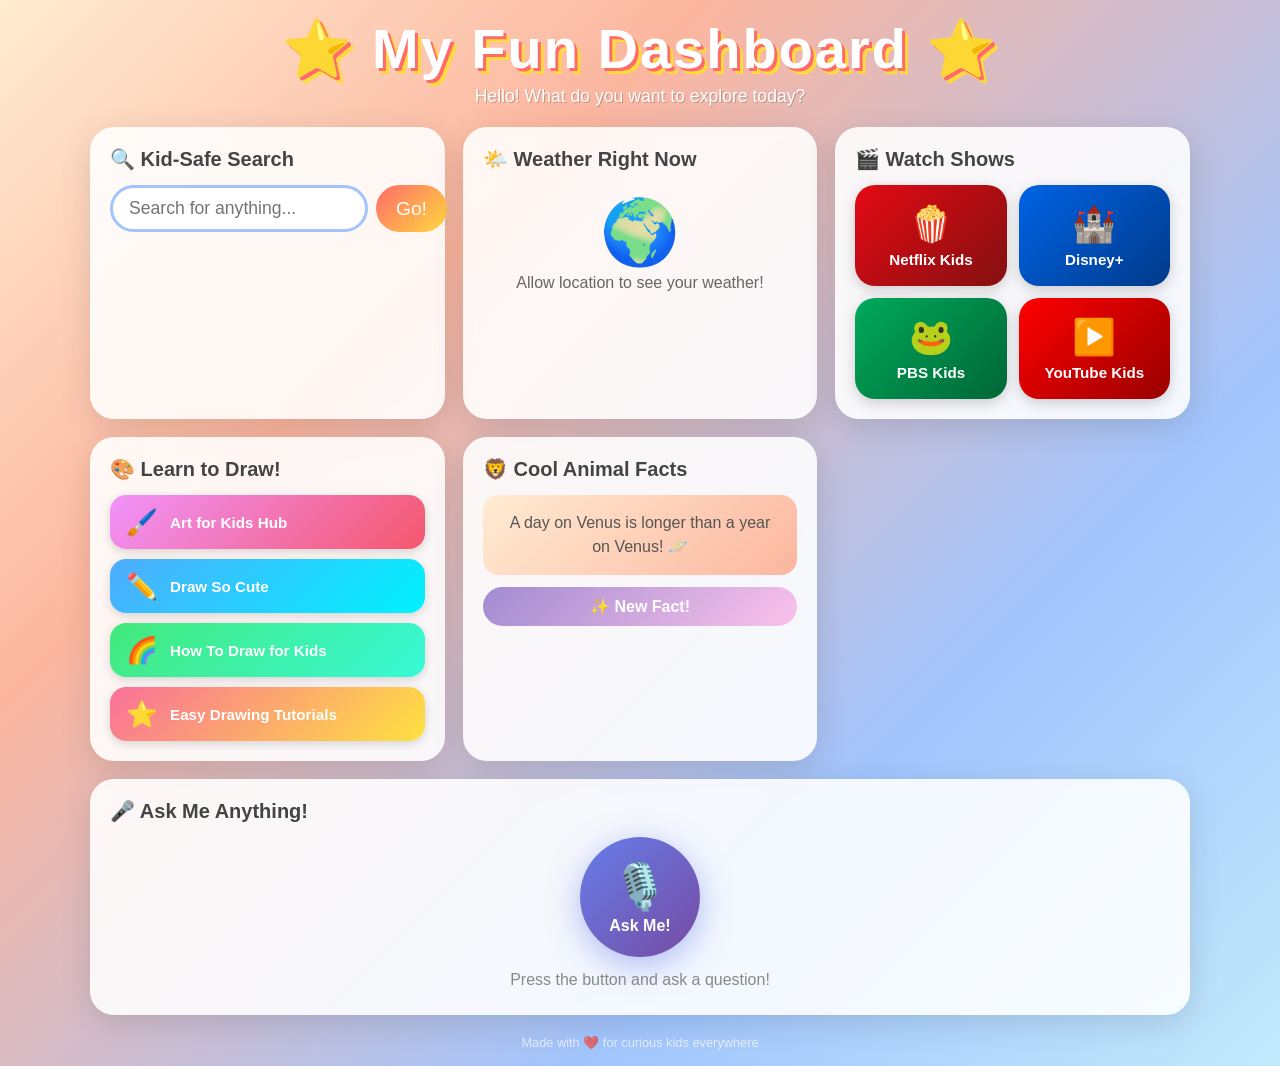
==== index.html @ 4f228ac9 "Add kids dashboard as index.html for GitHub Pages" ====
<!DOCTYPE html>
<html lang="en">
<head>
  <meta charset="UTF-8" />
  <meta name="viewport" content="width=device-width, initial-scale=1.0" />
  <title>My Fun Dashboard ⭐</title>
  <style>
    /* ── Base ── */
    * { box-sizing: border-box; margin: 0; padding: 0; }

    body {
      font-family: 'Segoe UI', Tahoma, Geneva, Verdana, sans-serif;
      background: linear-gradient(135deg, #ffecd2 0%, #fcb69f 30%, #a1c4fd 70%, #c2e9fb 100%);
      min-height: 100vh;
      padding: 16px;
    }

    /* ── Header ── */
    header {
      text-align: center;
      margin-bottom: 20px;
    }
    header h1 {
      font-size: clamp(2rem, 6vw, 3.5rem);
      color: #fff;
      text-shadow: 3px 3px 0 #ff6b6b, 6px 6px 0 #ffd93d;
      letter-spacing: 2px;
    }
    header p {
      font-size: 1.1rem;
      color: #fff;
      margin-top: 4px;
      text-shadow: 1px 1px 0 rgba(0,0,0,.2);
    }

    /* ── Grid ── */
    .grid {
      display: grid;
      grid-template-columns: repeat(auto-fit, minmax(280px, 1fr));
      gap: 18px;
      max-width: 1100px;
      margin: 0 auto;
    }

    /* ── Cards ── */
    .card {
      background: rgba(255,255,255,.88);
      border-radius: 24px;
      padding: 20px;
      box-shadow: 0 8px 32px rgba(0,0,0,.12);
      backdrop-filter: blur(6px);
    }
    .card h2 {
      font-size: 1.25rem;
      margin-bottom: 14px;
      display: flex;
      align-items: center;
      gap: 8px;
      color: #444;
    }

    /* ── Search ── */
    #search-form {
      display: flex;
      gap: 8px;
    }
    #search-input {
      flex: 1;
      font-size: 1.1rem;
      padding: 10px 16px;
      border: 3px solid #a1c4fd;
      border-radius: 50px;
      outline: none;
      transition: border-color .2s;
    }
    #search-input:focus { border-color: #ff6b6b; }
    #search-btn {
      background: linear-gradient(135deg, #ff6b6b, #ffd93d);
      color: #fff;
      border: none;
      border-radius: 50px;
      padding: 10px 20px;
      font-size: 1.2rem;
      cursor: pointer;
      transition: transform .15s;
    }
    #search-btn:active { transform: scale(.95); }

    /* ── Big Link Buttons ── */
    .btn-grid {
      display: grid;
      grid-template-columns: repeat(2, 1fr);
      gap: 12px;
    }
    .big-btn {
      display: flex;
      flex-direction: column;
      align-items: center;
      justify-content: center;
      gap: 6px;
      padding: 18px 10px;
      border-radius: 20px;
      font-size: 0.95rem;
      font-weight: 700;
      color: #fff;
      text-decoration: none;
      cursor: pointer;
      transition: transform .15s, box-shadow .15s;
      box-shadow: 0 4px 14px rgba(0,0,0,.18);
      text-align: center;
    }
    .big-btn:hover { transform: translateY(-3px) scale(1.04); box-shadow: 0 8px 22px rgba(0,0,0,.22); }
    .big-btn:active { transform: scale(.97); }
    .big-btn .icon { font-size: 2.2rem; }

    .btn-netflix  { background: linear-gradient(135deg, #e50914, #831010); }
    .btn-disney   { background: linear-gradient(135deg, #0063e5, #003a8a); }
    .btn-pbskids  { background: linear-gradient(135deg, #00aa5b, #006636); }
    .btn-youtube  { background: linear-gradient(135deg, #ff0000, #990000); }

    /* ── Drawing Channels ── */
    .channel-list { display: flex; flex-direction: column; gap: 10px; }
    .channel-btn {
      display: flex;
      align-items: center;
      gap: 12px;
      padding: 12px 16px;
      border-radius: 16px;
      text-decoration: none;
      font-weight: 700;
      font-size: 0.95rem;
      color: #fff;
      transition: transform .15s;
      box-shadow: 0 3px 10px rgba(0,0,0,.15);
    }
    .channel-btn:hover { transform: translateX(4px); }
    .channel-btn .icon { font-size: 1.6rem; }
    .ch1 { background: linear-gradient(135deg, #f093fb, #f5576c); }
    .ch2 { background: linear-gradient(135deg, #4facfe, #00f2fe); }
    .ch3 { background: linear-gradient(135deg, #43e97b, #38f9d7); }
    .ch4 { background: linear-gradient(135deg, #fa709a, #fee140); }

    /* ── Weather ── */
    #weather-display {
      text-align: center;
      padding: 10px 0;
    }
    #weather-icon   { font-size: 4rem; }
    #weather-temp   { font-size: 2.5rem; font-weight: 700; color: #ff6b6b; }
    #weather-desc   { font-size: 1rem; color: #666; margin-top: 4px; }
    #weather-loc    { font-size: 0.85rem; color: #999; margin-top: 2px; }
    #weather-error  { color: #aaa; font-size: 0.9rem; }

    /* ── Fun Facts ── */
    #fact-box {
      background: linear-gradient(135deg, #ffecd2, #fcb69f);
      border-radius: 16px;
      padding: 16px;
      text-align: center;
      font-size: 1rem;
      color: #555;
      min-height: 80px;
      display: flex;
      align-items: center;
      justify-content: center;
      line-height: 1.5;
    }
    #new-fact-btn {
      margin-top: 12px;
      background: linear-gradient(135deg, #a18cd1, #fbc2eb);
      color: #fff;
      border: none;
      border-radius: 50px;
      padding: 10px 24px;
      font-size: 1rem;
      font-weight: 700;
      cursor: pointer;
      width: 100%;
      transition: transform .15s;
    }
    #new-fact-btn:active { transform: scale(.97); }

    /* ── Ask Me (Voice) ── */
    #ask-card { grid-column: 1 / -1; }
    #ask-area {
      display: flex;
      flex-direction: column;
      align-items: center;
      gap: 14px;
    }
    #ask-btn {
      width: 120px;
      height: 120px;
      border-radius: 50%;
      border: none;
      background: linear-gradient(135deg, #667eea, #764ba2);
      color: #fff;
      font-size: 1rem;
      font-weight: 700;
      cursor: pointer;
      box-shadow: 0 8px 32px rgba(102,126,234,.5);
      transition: transform .15s, box-shadow .15s;
      display: flex;
      flex-direction: column;
      align-items: center;
      justify-content: center;
      gap: 4px;
    }
    #ask-btn .mic { font-size: 2.8rem; }
    #ask-btn:hover { transform: scale(1.07); box-shadow: 0 12px 40px rgba(102,126,234,.6); }
    #ask-btn.listening {
      animation: pulse 1s infinite;
      background: linear-gradient(135deg, #ff6b6b, #ffd93d);
    }
    @keyframes pulse {
      0%,100% { box-shadow: 0 0 0 0 rgba(255,107,107,.5); }
      50%      { box-shadow: 0 0 0 20px rgba(255,107,107,0); }
    }
    #ask-status {
      font-size: 1rem;
      color: #888;
      min-height: 24px;
      text-align: center;
    }
    #ask-response {
      background: linear-gradient(135deg, #e0c3fc, #8ec5fc);
      border-radius: 16px;
      padding: 14px 20px;
      font-size: 1rem;
      color: #444;
      max-width: 600px;
      text-align: center;
      line-height: 1.6;
      min-height: 50px;
      display: none;
      width: 100%;
    }

    /* ── Footer ── */
    footer {
      text-align: center;
      margin-top: 20px;
      color: rgba(255,255,255,.7);
      font-size: 0.8rem;
    }
  </style>
</head>
<body>

<header>
  <h1>⭐ My Fun Dashboard ⭐</h1>
  <p>Hello! What do you want to explore today?</p>
</header>

<div class="grid">

  <!-- Search -->
  <div class="card">
    <h2>🔍 Kid-Safe Search</h2>
    <form id="search-form">
      <input id="search-input" type="text" placeholder="Search for anything..." autocomplete="off" />
      <button id="search-btn" type="submit">Go!</button>
    </form>
  </div>

  <!-- Weather -->
  <div class="card">
    <h2>🌤️ Weather Right Now</h2>
    <div id="weather-display">
      <div id="weather-icon">⏳</div>
      <div id="weather-temp"></div>
      <div id="weather-desc">Loading weather...</div>
      <div id="weather-loc"></div>
      <div id="weather-error"></div>
    </div>
  </div>

  <!-- Streaming -->
  <div class="card">
    <h2>🎬 Watch Shows</h2>
    <div class="btn-grid">
      <a class="big-btn btn-netflix" href="https://www.netflix.com/kids" target="_blank" rel="noopener">
        <span class="icon">🍿</span>Netflix Kids
      </a>
      <a class="big-btn btn-disney" href="https://www.disneyplus.com" target="_blank" rel="noopener">
        <span class="icon">🏰</span>Disney+
      </a>
      <a class="big-btn btn-pbskids" href="https://pbskids.org" target="_blank" rel="noopener">
        <span class="icon">🐸</span>PBS Kids
      </a>
      <a class="big-btn btn-youtube" href="https://www.youtube.com/kids" target="_blank" rel="noopener">
        <span class="icon">▶️</span>YouTube Kids
      </a>
    </div>
  </div>

  <!-- Drawing Channels -->
  <div class="card">
    <h2>🎨 Learn to Draw!</h2>
    <div class="channel-list">
      <a class="channel-btn ch1"
         href="https://www.youtube.com/@ArtforKidsHub"
         target="_blank" rel="noopener">
        <span class="icon">🖌️</span>Art for Kids Hub
      </a>
      <a class="channel-btn ch2"
         href="https://www.youtube.com/@DrawSoCute"
         target="_blank" rel="noopener">
        <span class="icon">✏️</span>Draw So Cute
      </a>
      <a class="channel-btn ch3"
         href="https://www.youtube.com/results?search_query=how+to+draw+for+kids"
         target="_blank" rel="noopener">
        <span class="icon">🌈</span>How To Draw for Kids
      </a>
      <a class="channel-btn ch4"
         href="https://www.youtube.com/@EasyDrawingTutorials"
         target="_blank" rel="noopener">
        <span class="icon">⭐</span>Easy Drawing Tutorials
      </a>
    </div>
  </div>

  <!-- Fun Facts -->
  <div class="card">
    <h2>🦁 Cool Animal Facts</h2>
    <div id="fact-box">Loading a fun fact...</div>
    <button id="new-fact-btn">✨ New Fact!</button>
  </div>

  <!-- Ask Me / Voice -->
  <div class="card" id="ask-card">
    <h2>🎤 Ask Me Anything!</h2>
    <div id="ask-area">
      <button id="ask-btn">
        <span class="mic">🎙️</span>
        <span>Ask Me!</span>
      </button>
      <div id="ask-status">Press the button and ask a question!</div>
      <div id="ask-response"></div>
    </div>
  </div>

</div>

<footer>Made with ❤️ for curious kids everywhere</footer>

<script>
// ── Kid-Safe Search ─────────────────────────────────────────────────────────
document.getElementById('search-form').addEventListener('submit', function(e) {
  e.preventDefault();
  const q = document.getElementById('search-input').value.trim();
  if (!q) return;
  window.open('https://www.kidzsearch.com/search?q=' + encodeURIComponent(q), '_blank', 'noopener');
});

// ── Fun Facts ───────────────────────────────────────────────────────────────
const facts = [
  "A group of flamingos is called a flamboyance! 🦩",
  "Elephants are the only animals that can't jump! 🐘",
  "A snail can sleep for three years! 🐌",
  "Butterflies taste with their feet! 🦋",
  "A day on Venus is longer than a year on Venus! 🪐",
  "Honey never goes bad — bees are amazing! 🍯",
  "Octopuses have three hearts! 🐙",
  "The world's largest animal is the blue whale! 🐋",
  "A group of owls is called a parliament! 🦉",
  "Cows have best friends and get sad when separated! 🐄",
  "Dolphins have names for each other! 🐬",
  "A hummingbird weighs less than a penny! 🐦",
  "Sea otters hold hands when they sleep so they don't drift apart! 🦦",
  "Wombats make cube-shaped poop — no other animal does! 🟫",
  "A baby kangaroo is called a joey and is the size of a jellybean! 🦘",
  "Sharks are older than trees — they've been around for 400 million years! 🦈",
  "Cats can make over 100 different vocal sounds! 🐱",
  "Dogs have a sense of smell 40 times better than humans! 🐶",
  "A group of cats is called a clowder! 🐈",
  "Penguins propose to their mates with a pebble! 🐧",
];
let lastFact = -1;
function showFact() {
  let idx;
  do { idx = Math.floor(Math.random() * facts.length); } while (idx === lastFact);
  lastFact = idx;
  document.getElementById('fact-box').textContent = facts[idx];
}
showFact();
document.getElementById('new-fact-btn').addEventListener('click', showFact);

// ── Weather ─────────────────────────────────────────────────────────────────
function weatherIconFor(code) {
  if (code === 113) return '☀️';
  if (code === 116) return '⛅';
  if (code === 119) return '☁️';
  if (code === 122) return '☁️';
  if (code === 143 || code === 248 || code === 260) return '🌫️';
  if (code === 176 || code === 293 || code === 296 || code === 299 ||
      code === 302 || code === 305 || code === 308 ||
      code === 353 || code === 356 || code === 359) return '🌧️';
  if (code === 179 || code === 182 || code === 185 ||
      code === 317 || code === 320 ||
      code === 362 || code === 365) return '🌨️';
  if (code === 200 || code === 386 || code === 389 ||
      code === 392 || code === 395) return '⛈️';
  if (code === 227 || code === 230 || code === 323 || code === 326 ||
      code === 329 || code === 332 || code === 335 || code === 338 ||
      code === 368 || code === 371) return '❄️';
  if (code === 263 || code === 266 || code === 281 || code === 284 ||
      code === 311 || code === 314) return '🌦️';
  if (code === 350 || code === 374 || code === 377) return '🧊';
  return '🌈';
}

function loadWeather(lat, lon) {
  const url = `https://wttr.in/${lat},${lon}?format=j1`;
  fetch(url)
    .then(r => r.json())
    .then(data => {
      const current = data.current_condition[0];
      const tempC   = parseInt(current.temp_C);
      const tempF   = parseInt(current.temp_F);
      const desc    = current.weatherDesc[0].value;
      const code    = parseInt(current.weatherCode);
      const area    = data.nearest_area[0];
      const city    = area.areaName[0].value;
      const country = area.country[0].value;

      document.getElementById('weather-icon').textContent = weatherIconFor(code);
      document.getElementById('weather-temp').textContent = `${tempF}°F  /  ${tempC}°C`;
      document.getElementById('weather-desc').textContent = desc;
      document.getElementById('weather-loc').textContent  = `📍 ${city}, ${country}`;
    })
    .catch(() => {
      document.getElementById('weather-desc').textContent = '';
      document.getElementById('weather-icon').textContent = '🌈';
      document.getElementById('weather-error').textContent = 'Could not load weather. Check your internet!';
    });
}

if (navigator.geolocation) {
  navigator.geolocation.getCurrentPosition(
    pos => loadWeather(pos.coords.latitude, pos.coords.longitude),
    ()  => {
      document.getElementById('weather-icon').textContent = '🌍';
      document.getElementById('weather-desc').textContent = 'Allow location to see your weather!';
      document.getElementById('weather-temp').textContent = '';
    },
    { timeout: 8000 }
  );
} else {
  document.getElementById('weather-icon').textContent = '🌍';
  document.getElementById('weather-desc').textContent = 'Weather not available in this browser.';
}

// ── Ask Me — Web Speech API ─────────────────────────────────────────────────
const askBtn      = document.getElementById('ask-btn');
const askStatus   = document.getElementById('ask-status');
const askResponse = document.getElementById('ask-response');

const answers = [
  { q: /planet/i,              a: "There are 8 planets in our solar system! 🪐 Mercury, Venus, Earth, Mars, Jupiter, Saturn, Uranus, and Neptune!" },
  { q: /sky.*blue|blue.*sky/i, a: "The sky looks blue because sunlight bounces off tiny air particles and blue light scatters the most! 🌀" },
  { q: /bird.*fly|fly.*bird/i, a: "Birds flap their wings to push air down, which lifts them up — kind of like swimming through the air! 🐦" },
  { q: /sleep|tired/i,         a: "We sleep so our brain and body can rest and grow strong. Cool dreams happen while you sleep! 😴✨" },
  { q: /sun/i,                 a: "The Sun is SO big — about 1 million Earths could fit inside it! 🌟" },
  { q: /biggest animal|largest animal/i, a: "The blue whale is the biggest animal ever! It's as long as three school buses! 🐋" },
  { q: /grass.*green|green.*grass/i, a: "Grass has something called chlorophyll that captures sunlight — and chlorophyll is green! 🌿" },
  { q: /rainbow/i,             a: "When sunlight shines through raindrops it splits into all the colours — red, orange, yellow, green, blue, and purple! 🌈" },
  { q: /star/i,                a: "There are more stars in the universe than grains of sand on all the beaches on Earth! 🌠" },
  { q: /cat.*purr|purr/i,      a: "Cats purr when they're happy or comfortable. It's like their version of humming! 🐱" },
  { q: /dinosaur/i,            a: "Some dinosaurs ate plants, some ate meat, and some ate both — just like people today! 🦕" },
  { q: /joke/i,                a: "Why did the math book look so sad? Because it had too many problems! 😄" },
  { q: /color.*see|see.*color|how many color/i, a: "Humans can see about 10 million different colours! Dogs can only see a few. 🎨" },
  { q: /moon/i,                a: "The Moon is about 239,000 miles away from Earth. Astronauts walked on it in 1969! 🌕" },
  { q: /thunder|lightning/i,   a: "Lightning is a giant spark of electricity in the sky. Thunder is the sound it makes — like a big snap! ⚡" },
  { q: /volcano/i,             a: "A volcano is a mountain with a hole where super hot melted rock called lava can pour out! 🌋" },
  { q: /ocean|sea/i,           a: "The ocean covers more than 70% of Earth! Most of it hasn't even been explored yet! 🌊" },
  { q: /flower.*grow|grow.*flower|plant grow/i, a: "Plants use sunlight, water, and air to make their own food and grow — like tiny little factories! 🌱" },
  { q: /fish.*breathe|breathe.*water/i, a: "Fish have gills that pull oxygen right out of the water — like how our lungs use air! 🐟" },
  { q: /spider/i,              a: "Spiders make silk from their body to spin webs. Spider silk is stronger than steel by weight! 🕷️" },
  { q: /hello|hi|hey/i,        a: "Hello! I'm so happy you're here! Ask me anything — I love questions! 😊" },
  { q: /how old|age/i,         a: "Earth is about 4.5 billion years old — that's SO much older than dinosaurs! 🌍" },
  { q: /robot|computer/i,      a: "Computers and robots follow instructions written by people called programmers. Maybe you could write code one day! 🤖" },
  { q: /why do we eat|food|hungry/i, a: "Food gives our body energy — like petrol in a car! Different foods help different parts of our body! 🍎" },
  { q: /love you|you're great|you're awesome/i, a: "Aww, I love you too! You're super smart for asking great questions! ⭐" },
];

const SpeechRecognition = window.SpeechRecognition || window.webkitSpeechRecognition;

function speak(text) {
  window.speechSynthesis.cancel();
  const utter = new SpeechSynthesisUtterance(text);
  utter.rate  = 0.9;
  utter.pitch = 1.2;
  window.speechSynthesis.speak(utter);
}

function findAnswer(transcript) {
  for (const pair of answers) {
    if (pair.q.test(transcript)) return pair.a;
  }
  return "Hmm, I don't know that one yet! Ask a grown-up, or try searching above! 🤔";
}

if (SpeechRecognition) {
  const recognition = new SpeechRecognition();
  recognition.lang = 'en-US';
  recognition.interimResults = false;
  recognition.continuous = false;
  let isListening = false;

  askBtn.addEventListener('click', () => {
    if (isListening) return;
    isListening = true;
    askBtn.classList.add('listening');
    askStatus.textContent = '🎙️ Listening… ask your question!';
    askResponse.style.display = 'none';
    try {
      recognition.start();
    } catch (err) {
      isListening = false;
      askBtn.classList.remove('listening');
    }
  });

  recognition.addEventListener('result', (e) => {
    const transcript = e.results[0][0].transcript;
    askStatus.textContent = `You asked: "${transcript}"`;
    const answer = findAnswer(transcript);
    askResponse.textContent = answer;
    askResponse.style.display = 'flex';
    speak(answer);
  });

  recognition.addEventListener('end', () => {
    isListening = false;
    askBtn.classList.remove('listening');
  });

  recognition.addEventListener('error', (e) => {
    isListening = false;
    askBtn.classList.remove('listening');
    askStatus.textContent = e.error === 'not-allowed'
      ? '🚫 Please allow microphone access!'
      : '😕 Could not hear you — try again!';
  });

} else {
  askBtn.innerHTML = '<span class="mic">💬</span><span>Type a Question</span>';
  askBtn.addEventListener('click', () => {
    const q = prompt('What is your question?');
    if (!q) return;
    const answer = findAnswer(q);
    askStatus.textContent = `You asked: "${q}"`;
    askResponse.textContent = answer;
    askResponse.style.display = 'flex';
    speak(answer);
  });
}
</script>
</body>
</html>
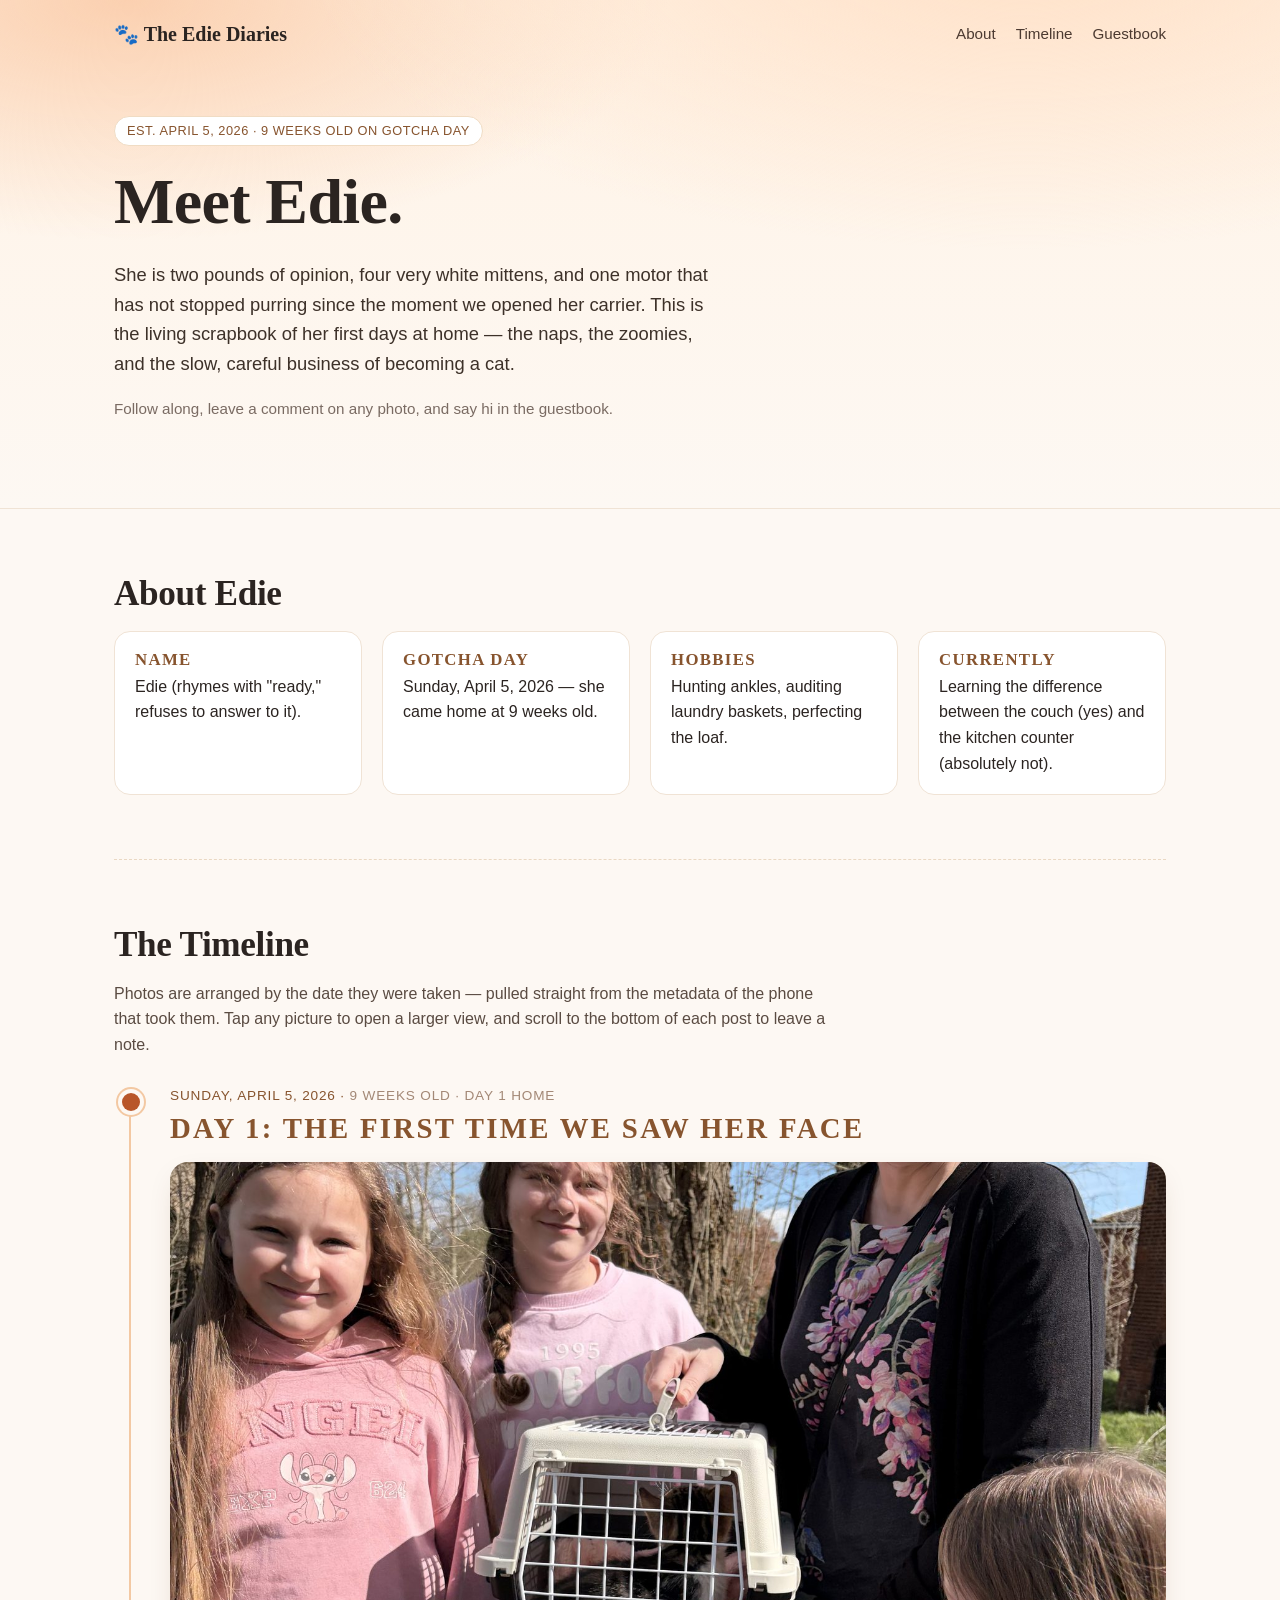
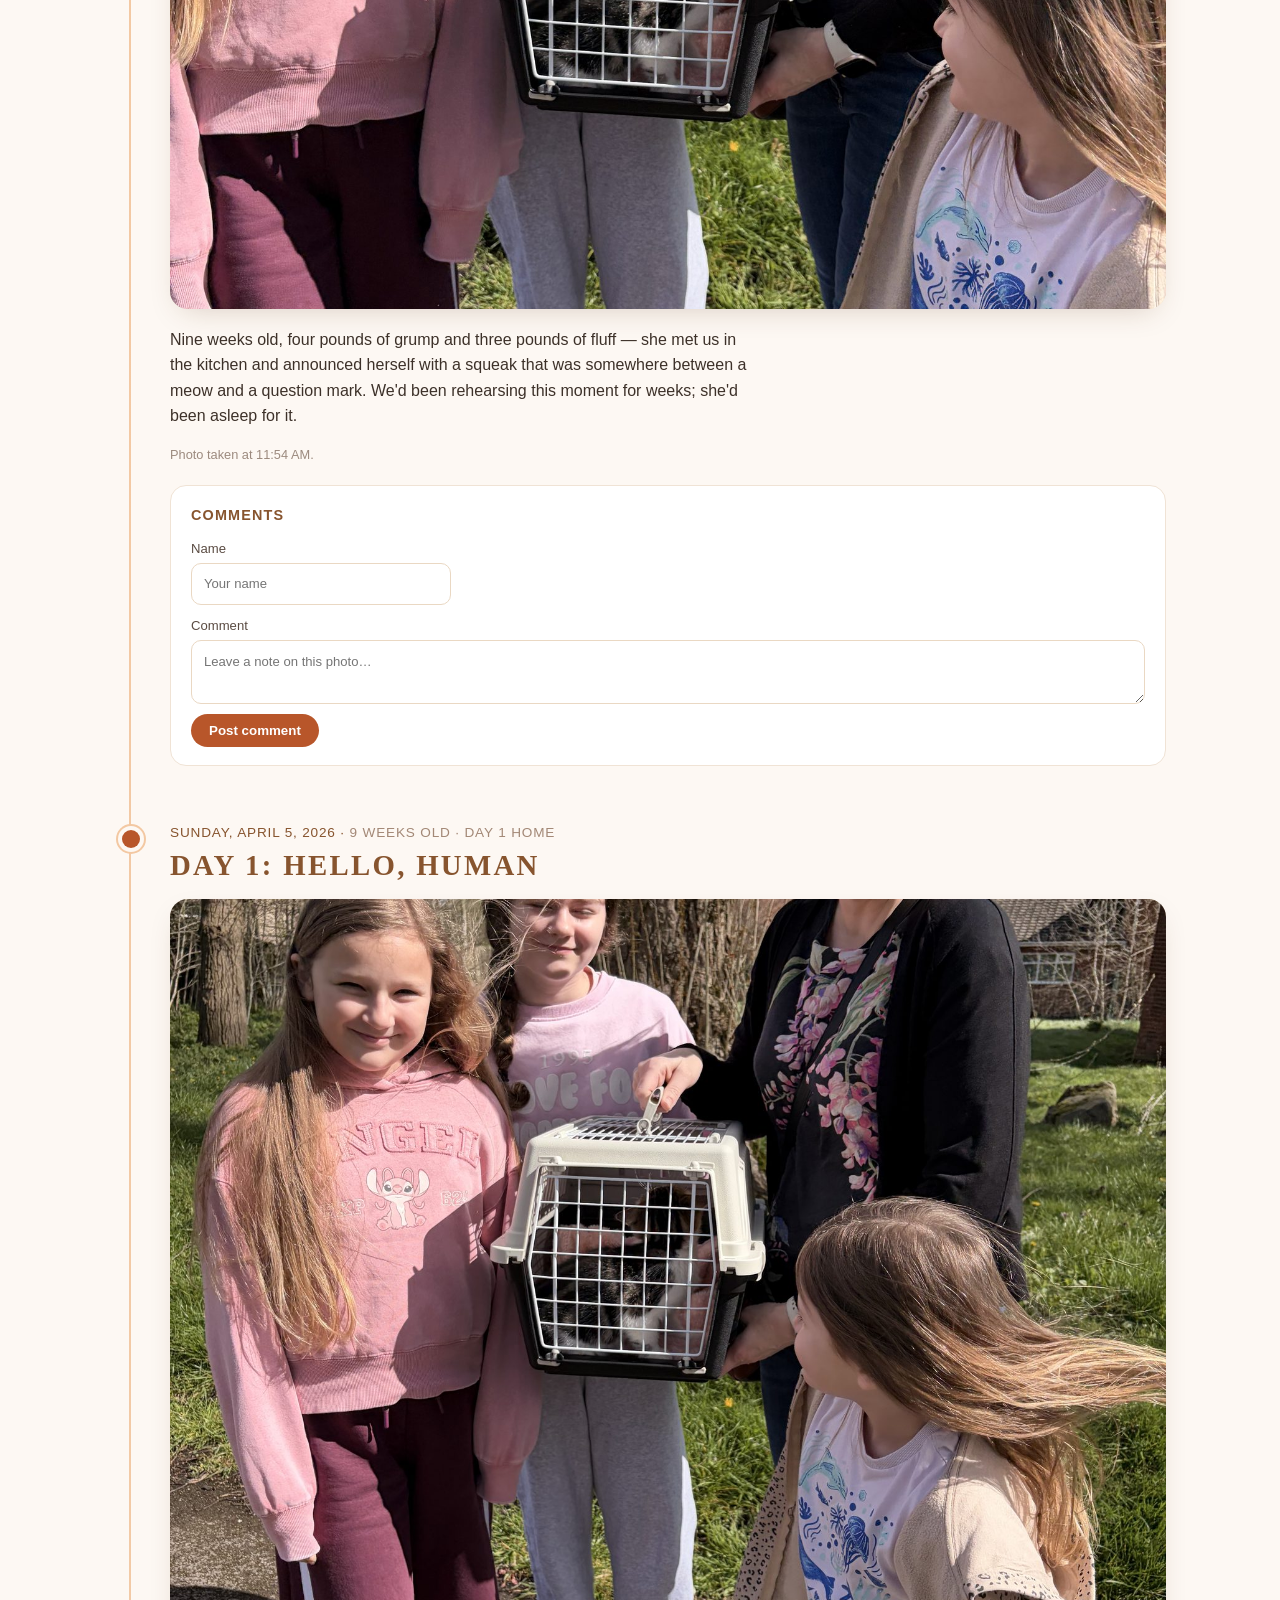
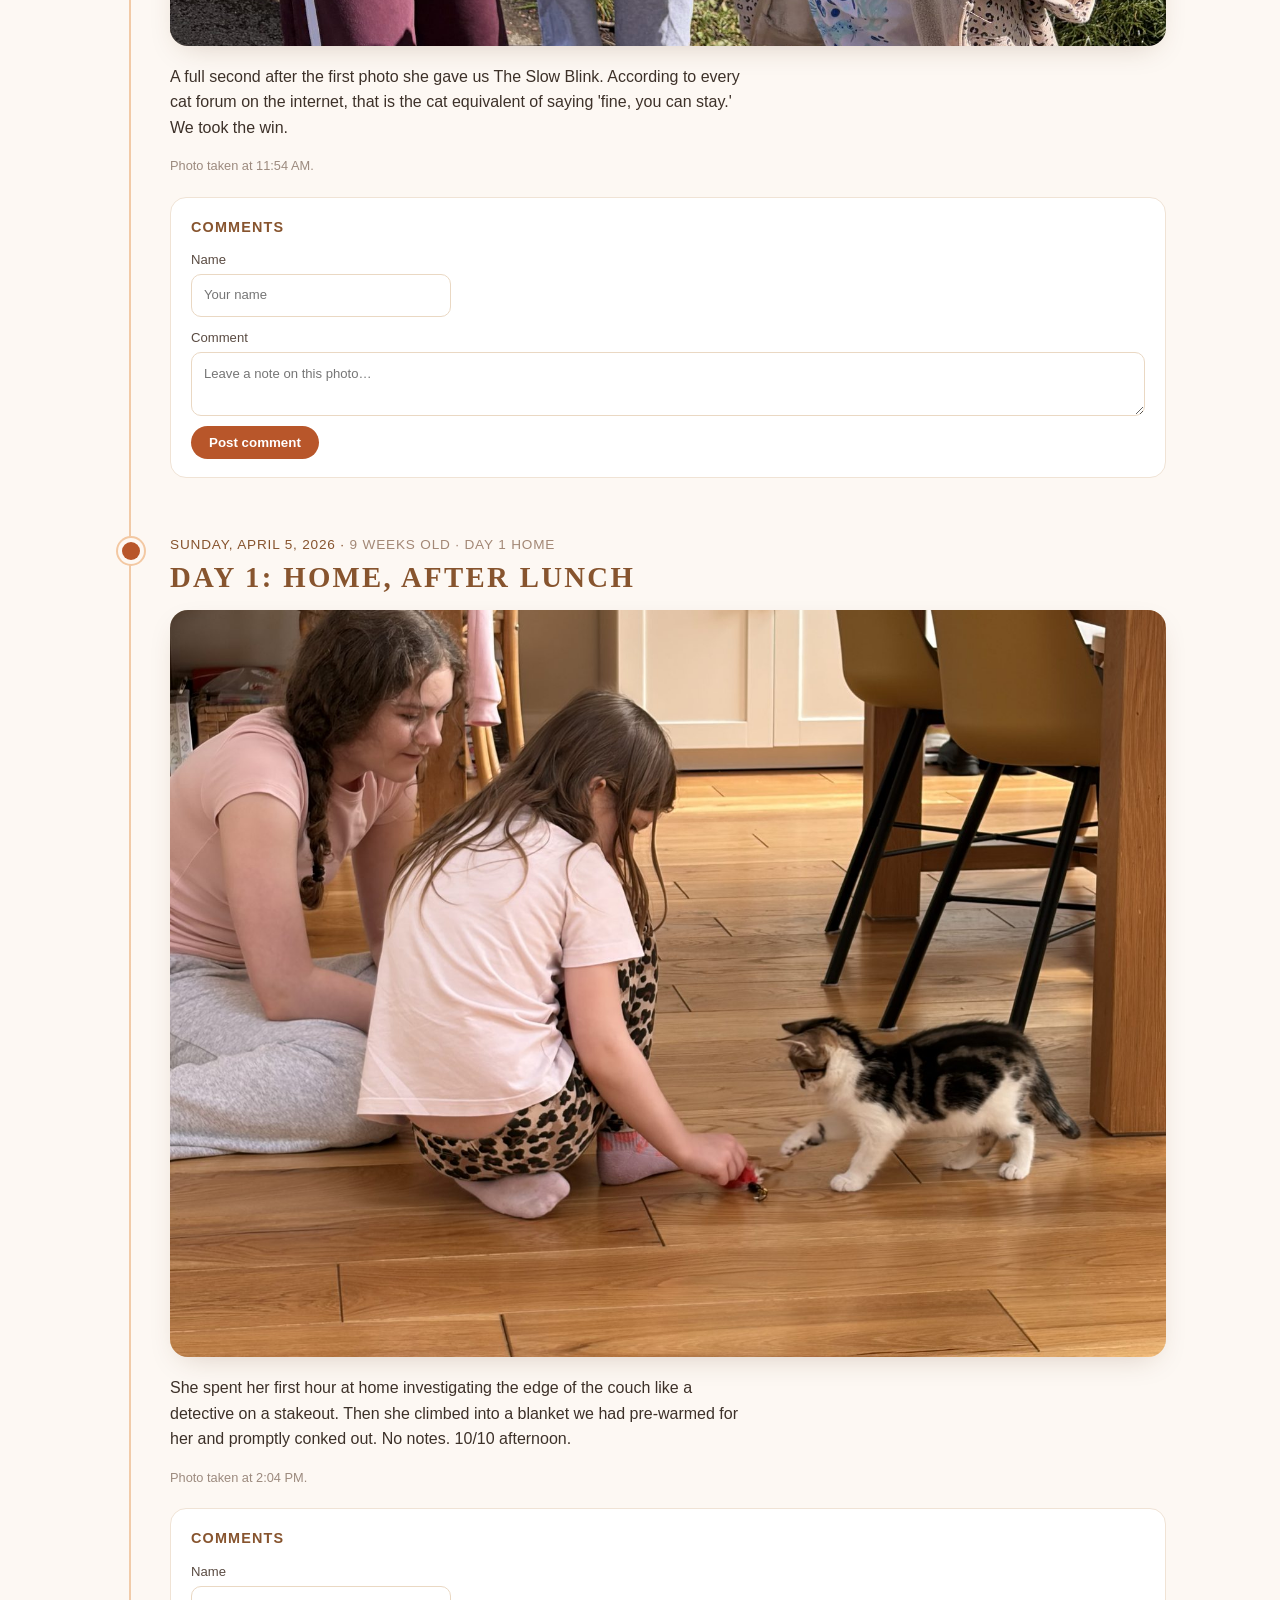
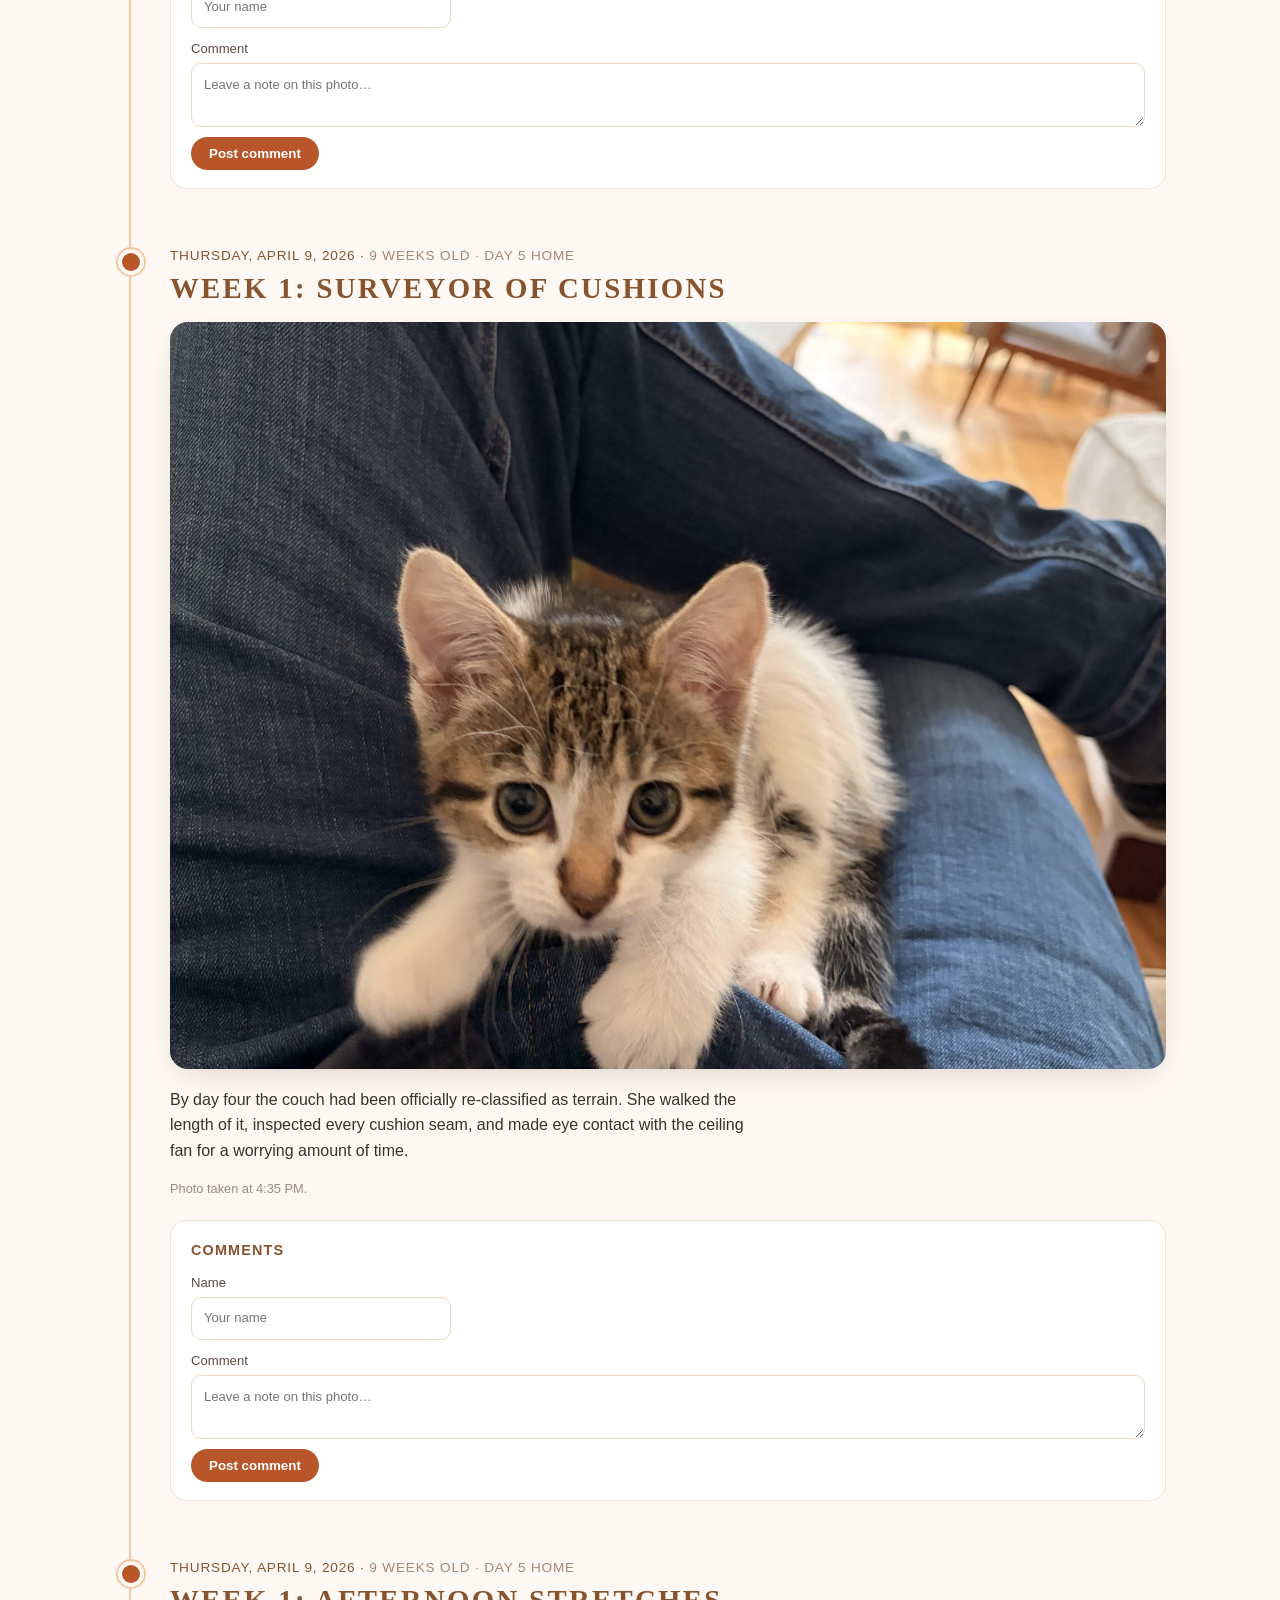
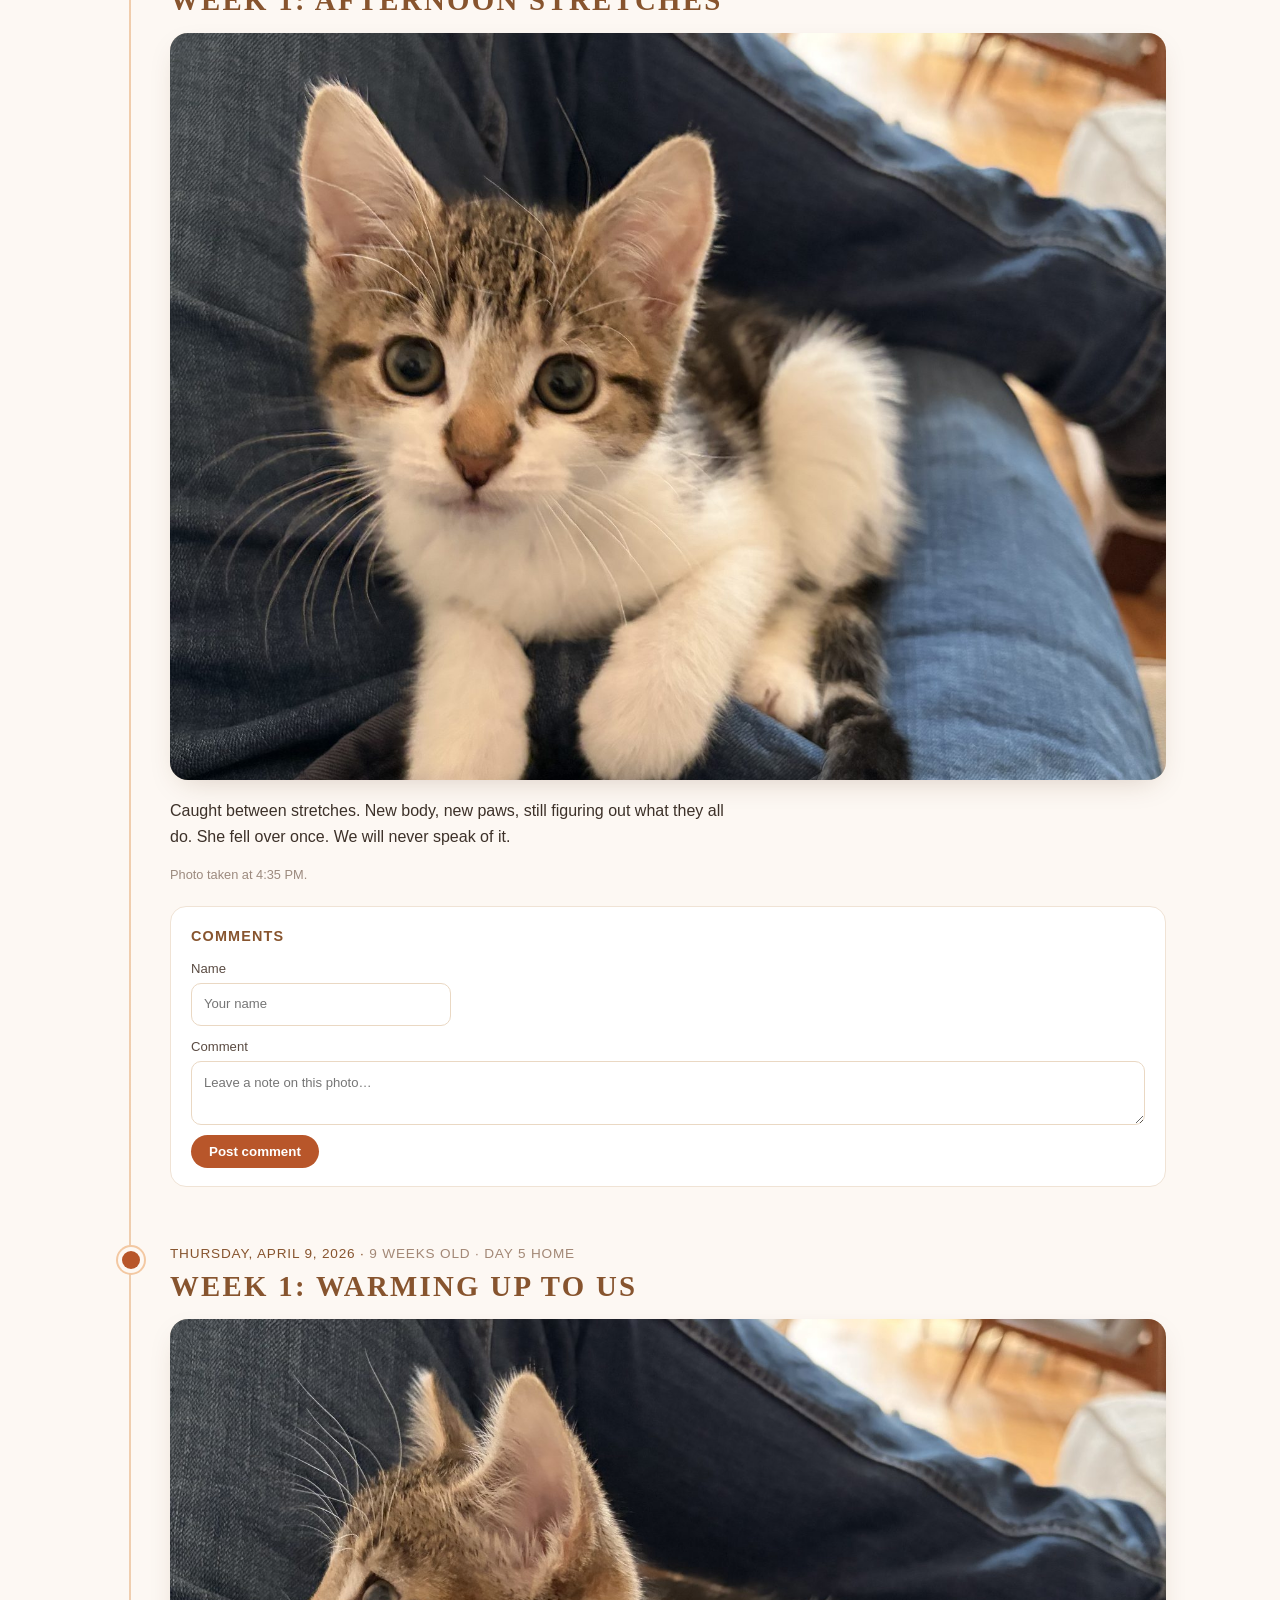
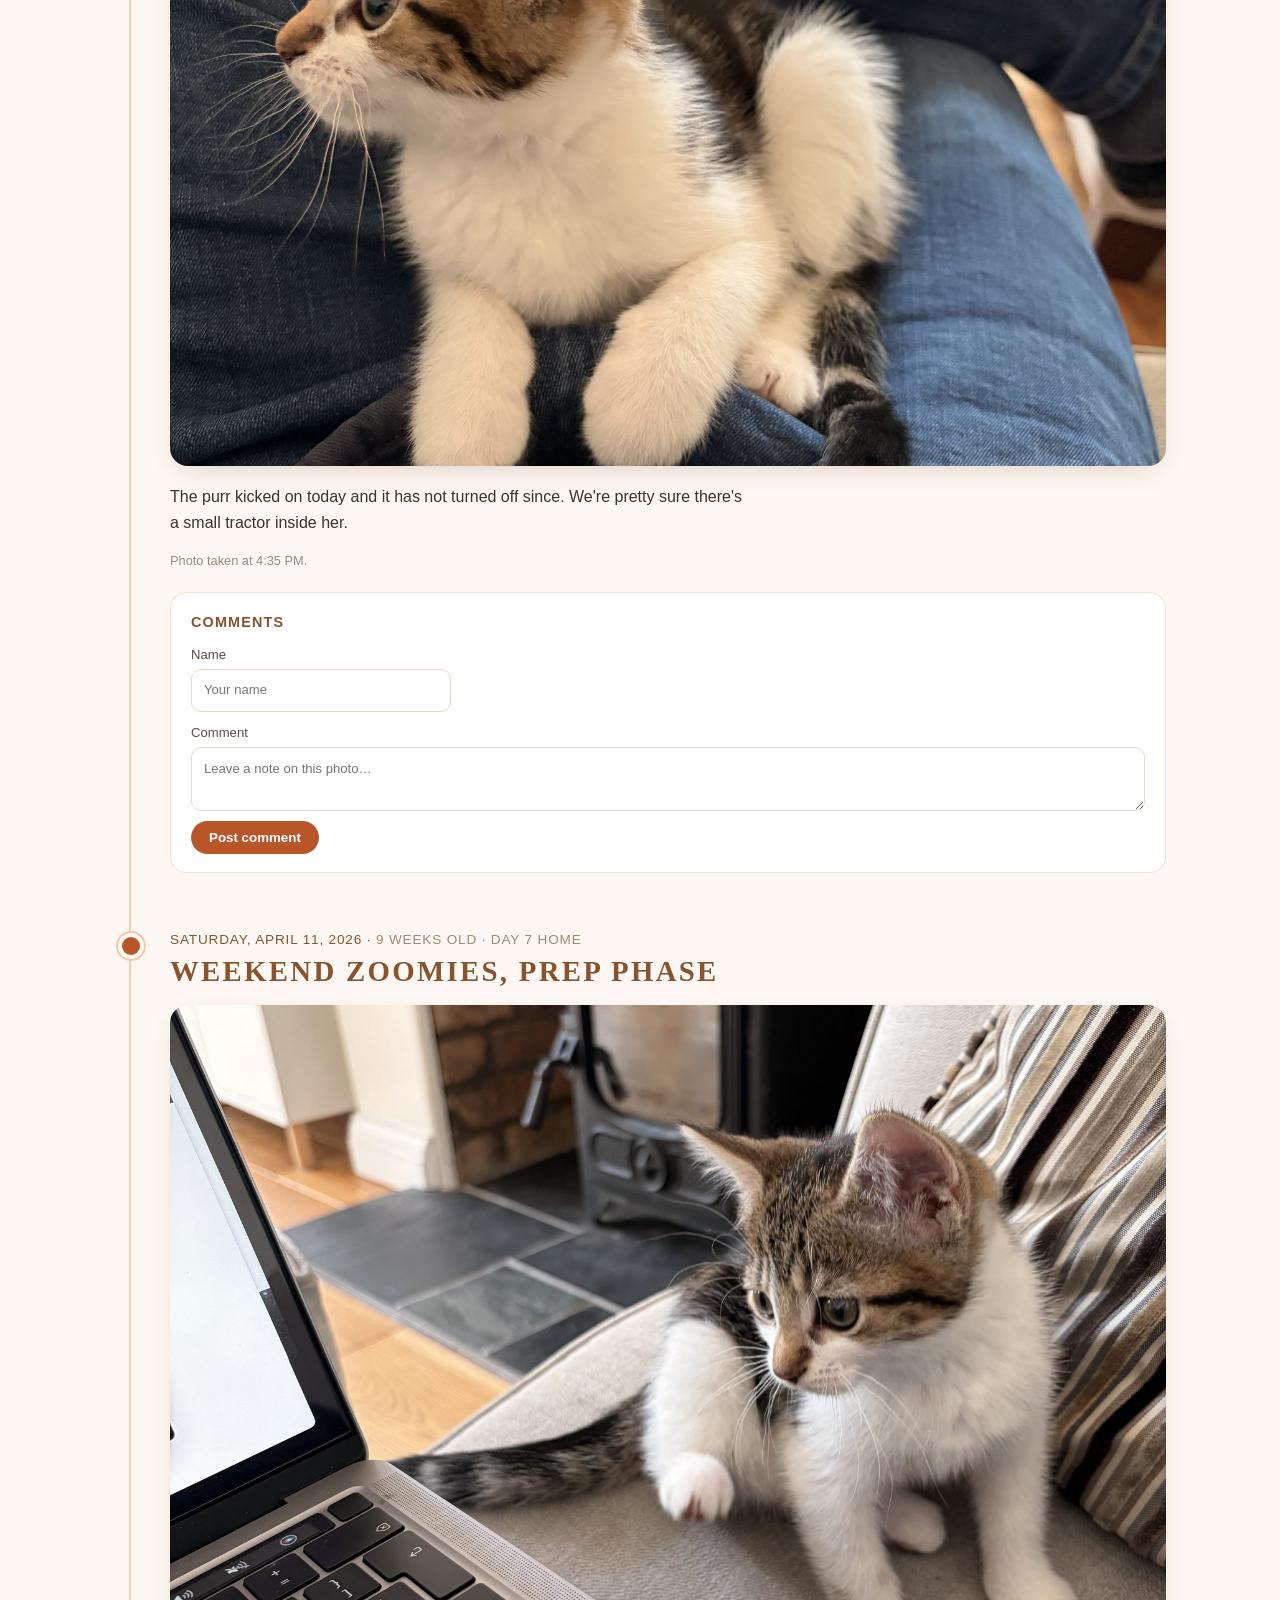
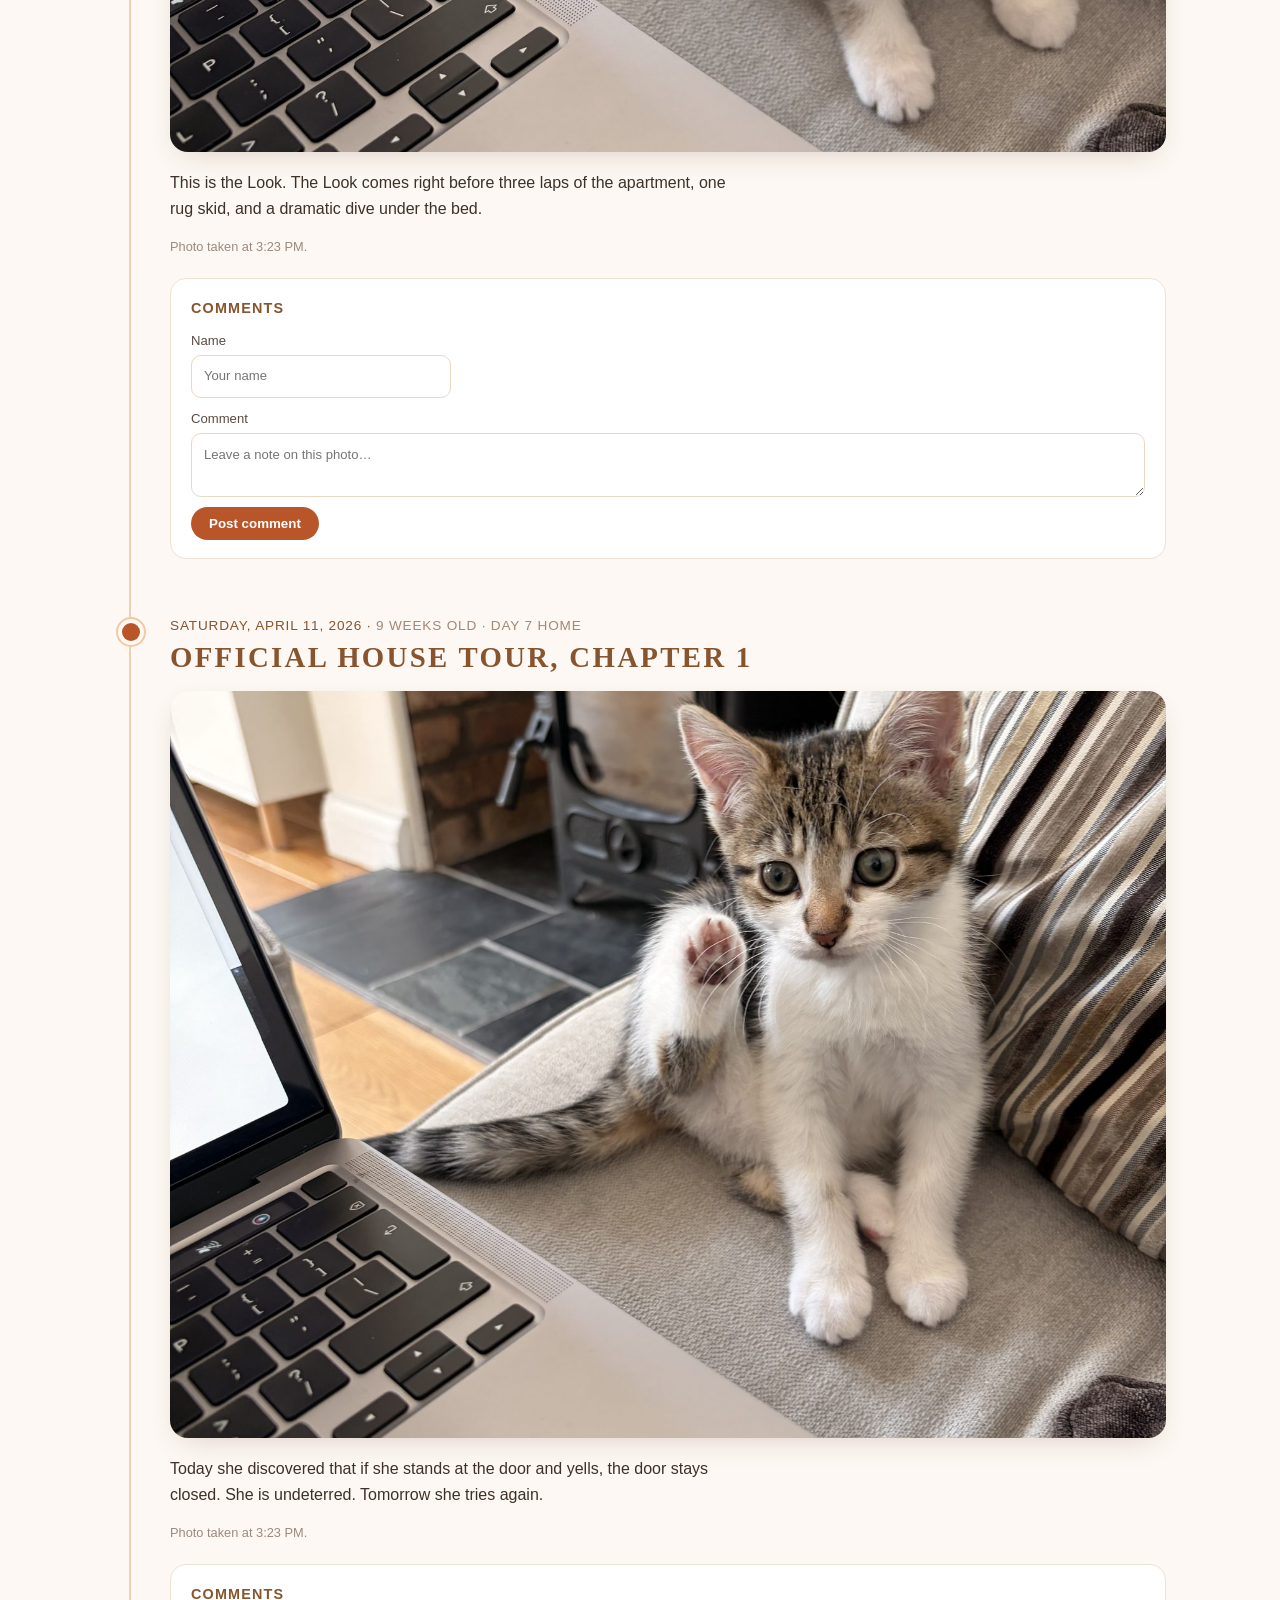
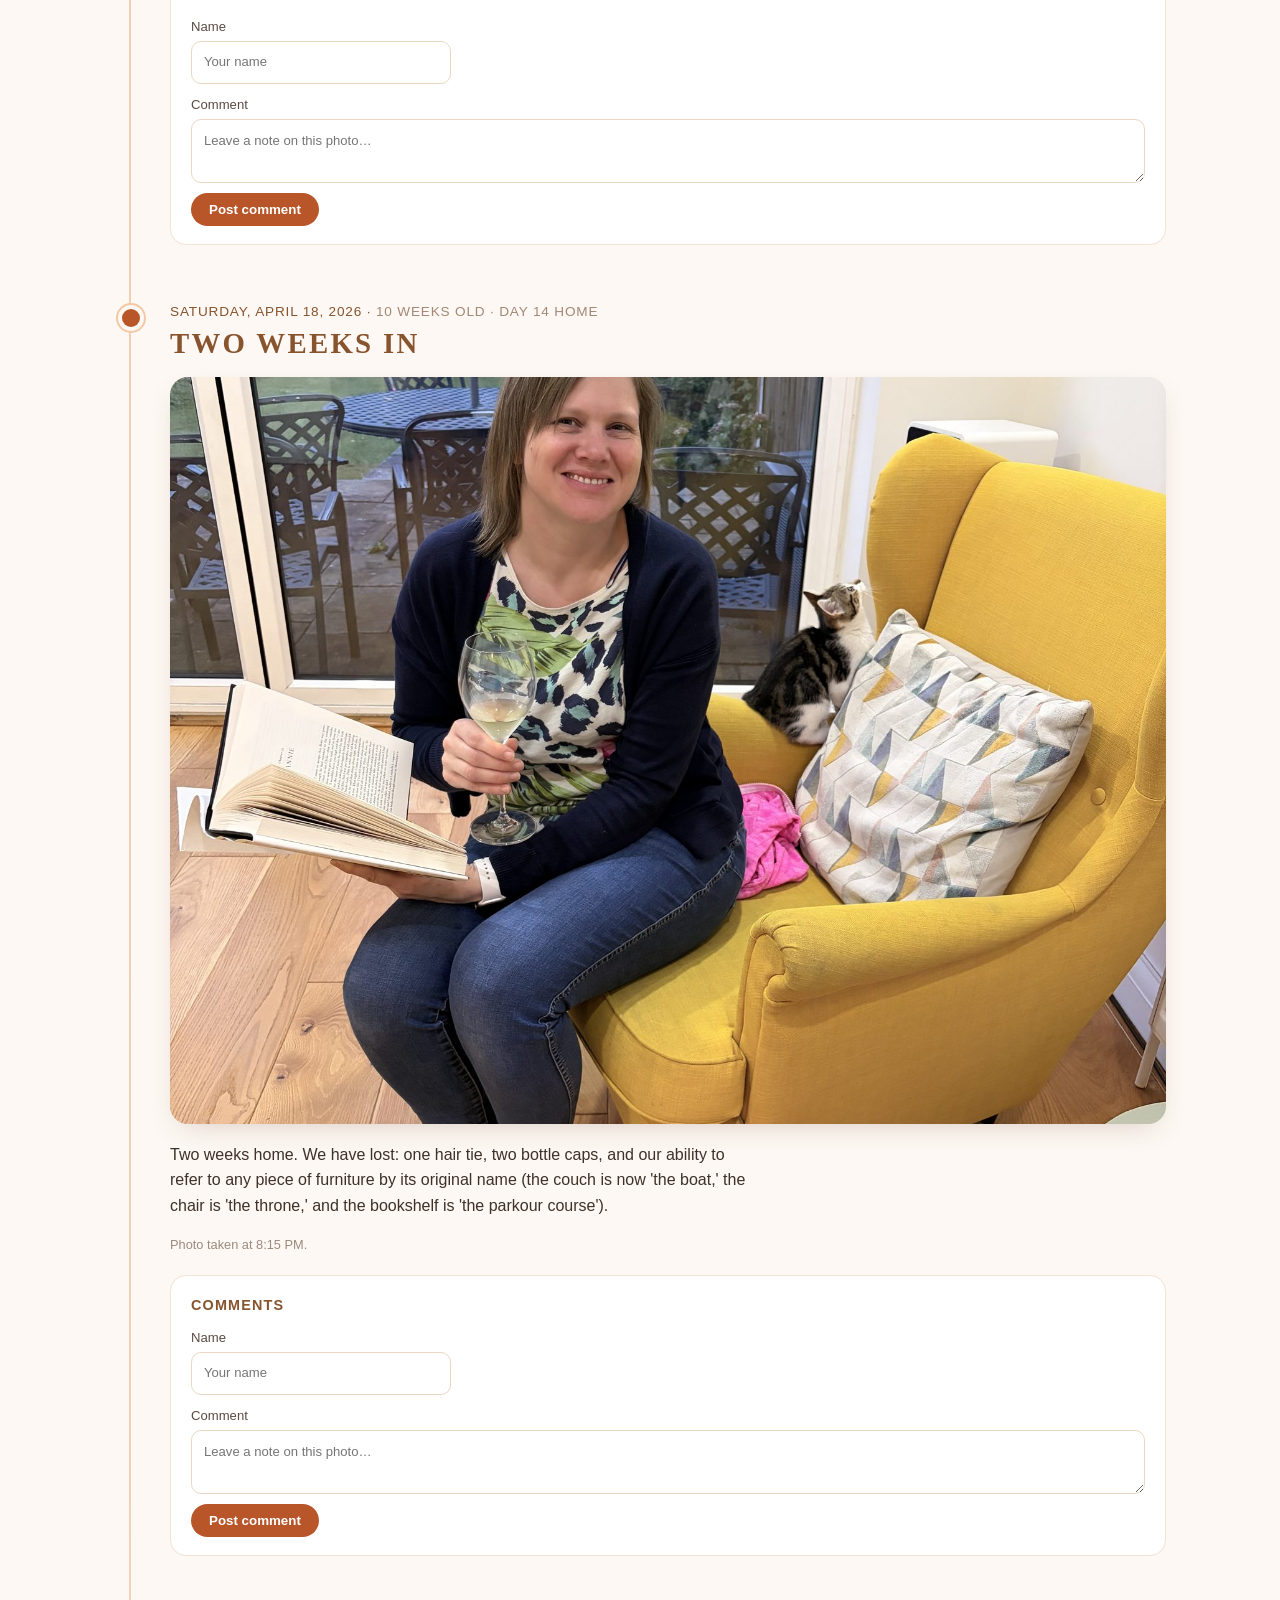
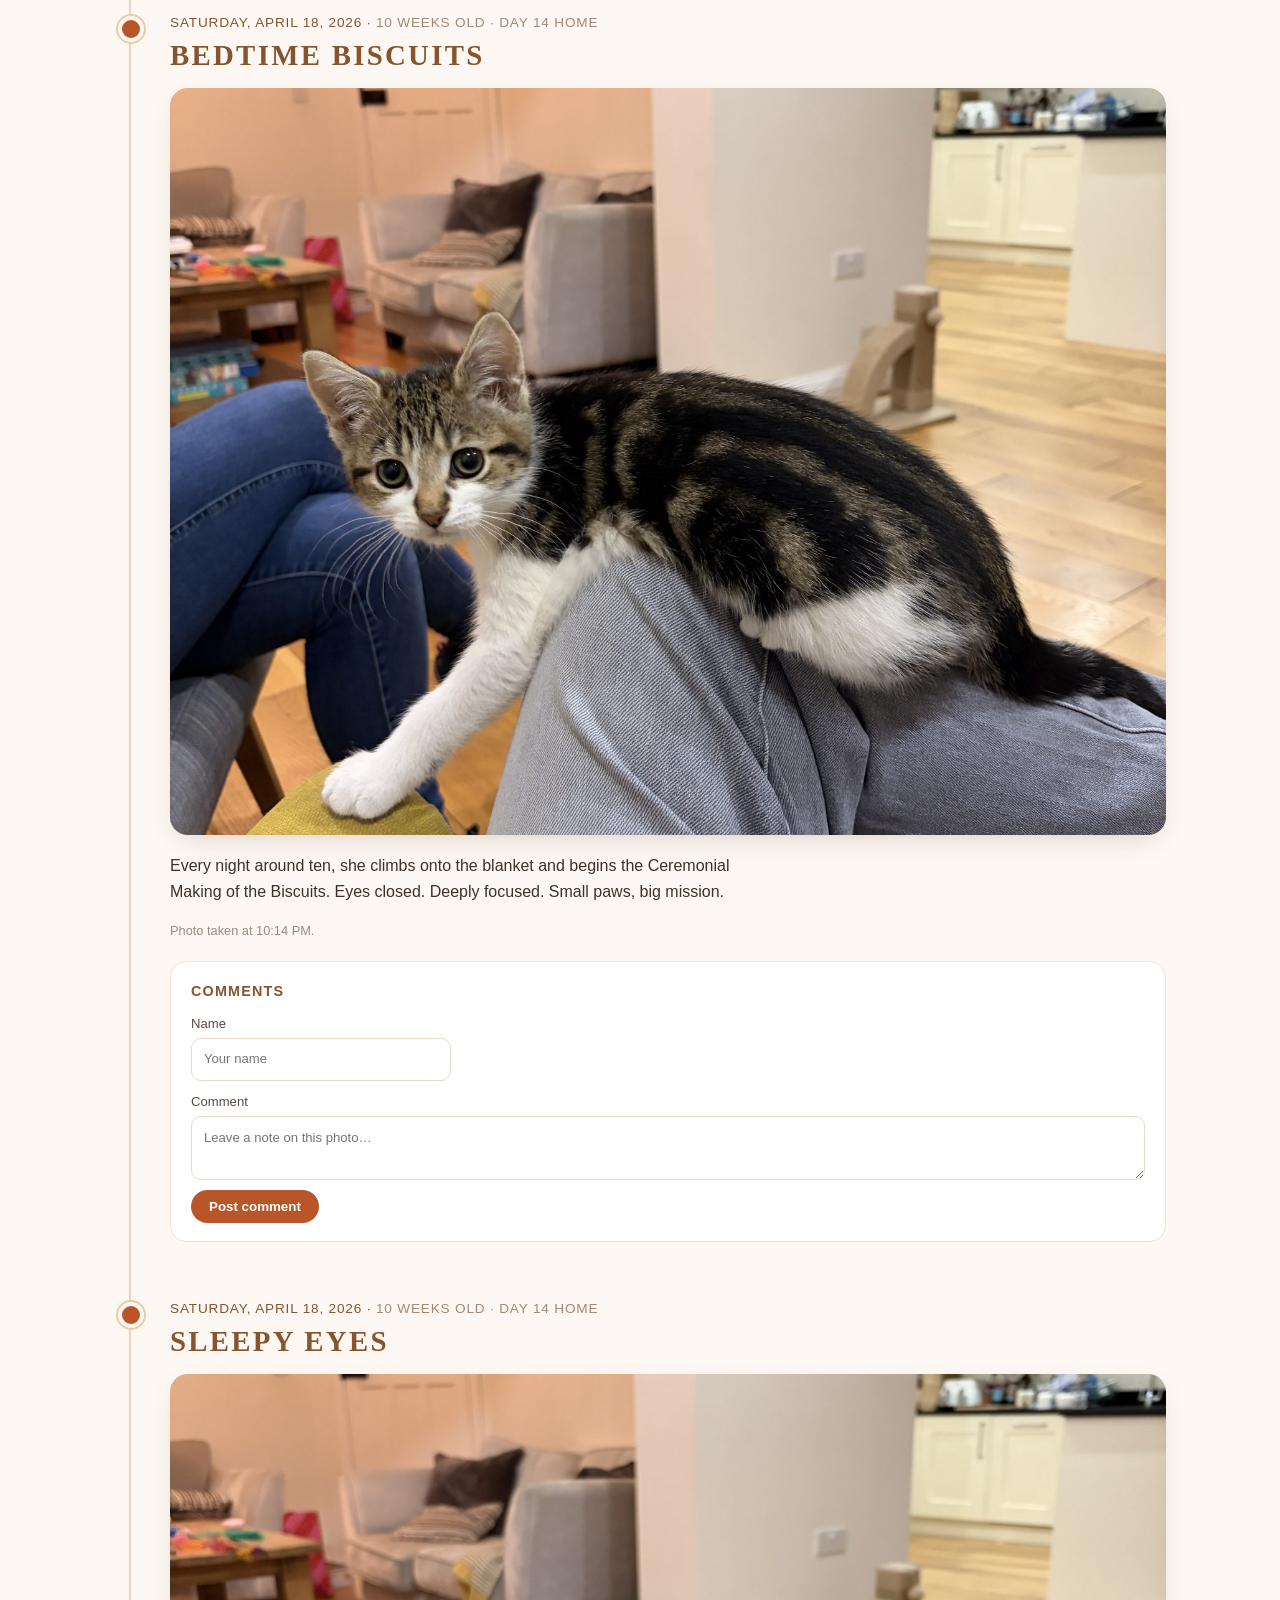
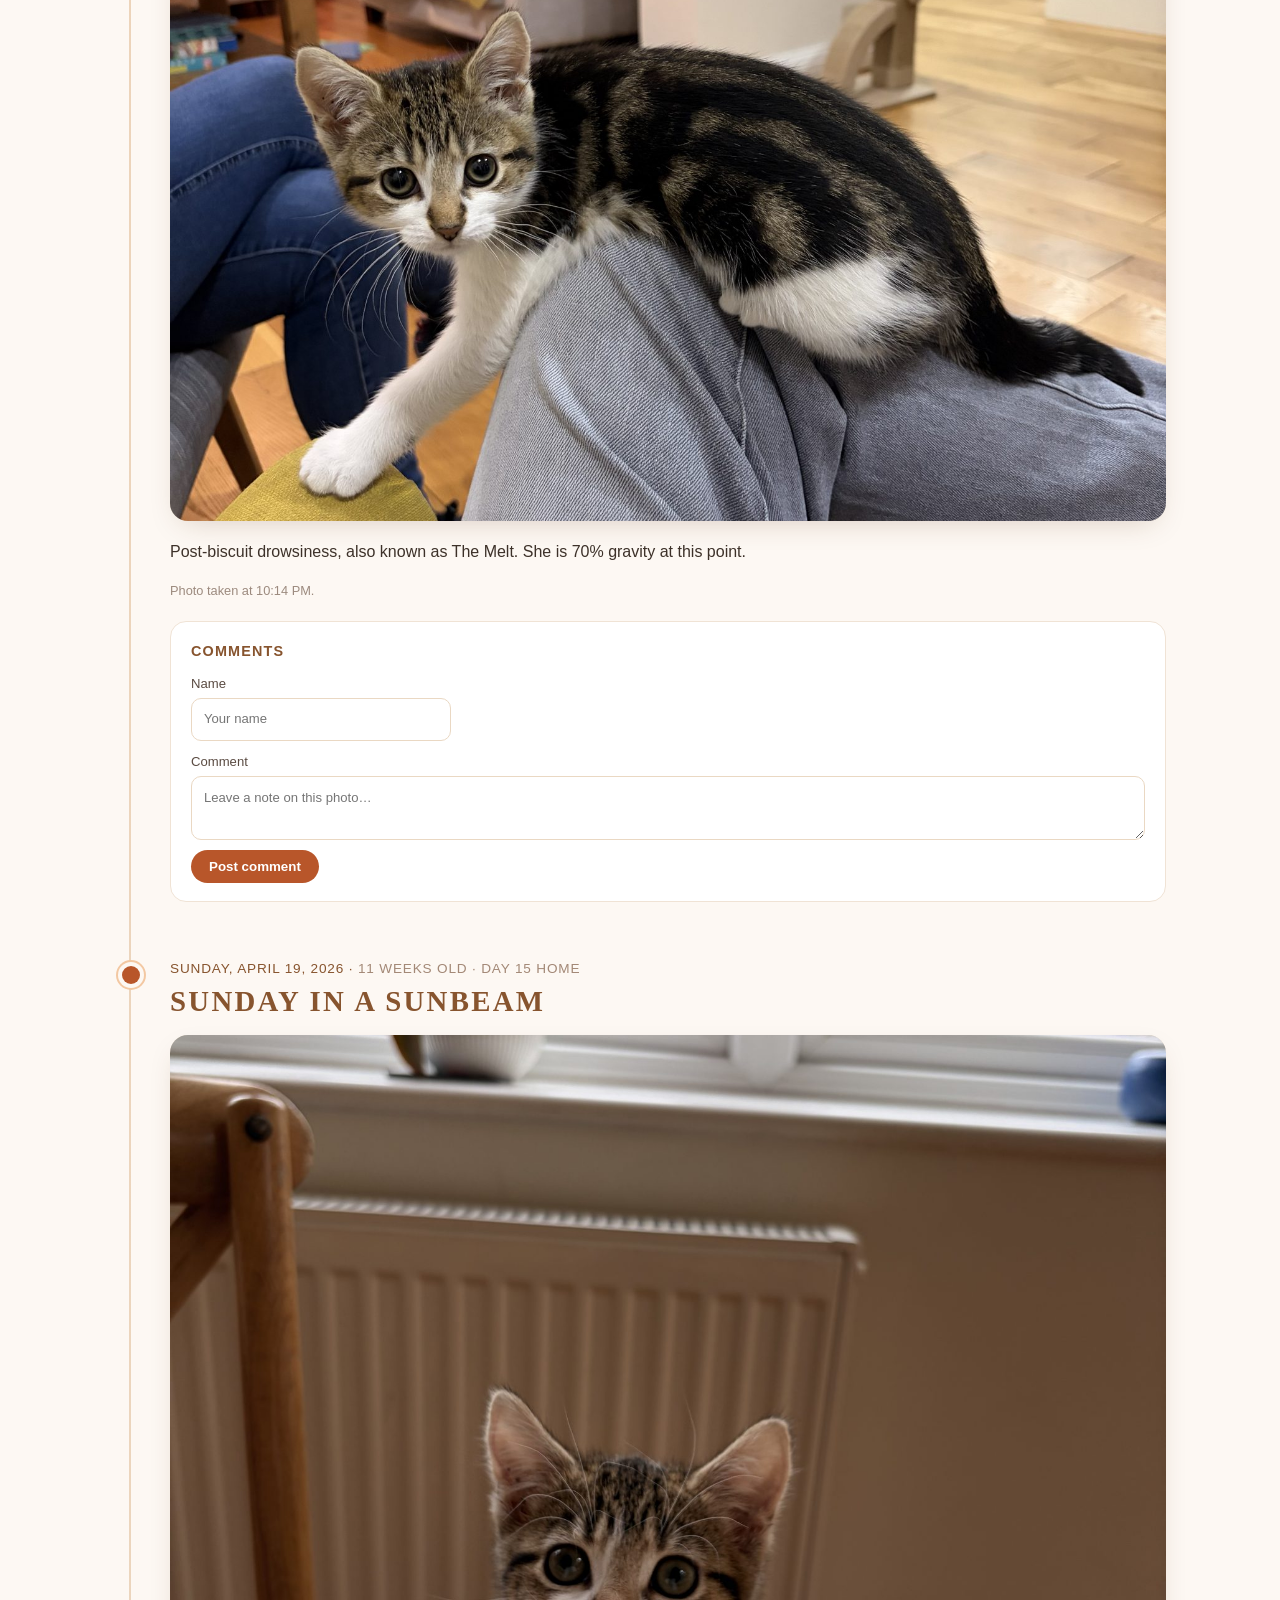
==== commit 2c40913f: "Add Edie Diaries: photo timeline blog with per-post comments Replaces the placeholder dashboard with" ====
--- a/index.html
+++ b/index.html
@@ -3,560 +3,102 @@
 <head>
   <meta charset="UTF-8" />
   <meta name="viewport" content="width=device-width, initial-scale=1.0" />
-  <title>My Fun Dashboard ⭐</title>
-  <style>
-    /* ── Base ── */
-    * { box-sizing: border-box; margin: 0; padding: 0; }
-
-    body {
-      font-family: 'Segoe UI', Tahoma, Geneva, Verdana, sans-serif;
-      background: linear-gradient(135deg, #ffecd2 0%, #fcb69f 30%, #a1c4fd 70%, #c2e9fb 100%);
-      min-height: 100vh;
-      padding: 16px;
-    }
-
-    /* ── Header ── */
-    header {
-      text-align: center;
-      margin-bottom: 20px;
-    }
-    header h1 {
-      font-size: clamp(2rem, 6vw, 3.5rem);
-      color: #fff;
-      text-shadow: 3px 3px 0 #ff6b6b, 6px 6px 0 #ffd93d;
-      letter-spacing: 2px;
-    }
-    header p {
-      font-size: 1.1rem;
-      color: #fff;
-      margin-top: 4px;
-      text-shadow: 1px 1px 0 rgba(0,0,0,.2);
-    }
-
-    /* ── Grid ── */
-    .grid {
-      display: grid;
-      grid-template-columns: repeat(auto-fit, minmax(280px, 1fr));
-      gap: 18px;
-      max-width: 1100px;
-      margin: 0 auto;
-    }
-
-    /* ── Cards ── */
-    .card {
-      background: rgba(255,255,255,.88);
-      border-radius: 24px;
-      padding: 20px;
-      box-shadow: 0 8px 32px rgba(0,0,0,.12);
-      backdrop-filter: blur(6px);
-    }
-    .card h2 {
-      font-size: 1.25rem;
-      margin-bottom: 14px;
-      display: flex;
-      align-items: center;
-      gap: 8px;
-      color: #444;
-    }
-
-    /* ── Search ── */
-    #search-form {
-      display: flex;
-      gap: 8px;
-    }
-    #search-input {
-      flex: 1;
-      font-size: 1.1rem;
-      padding: 10px 16px;
-      border: 3px solid #a1c4fd;
-      border-radius: 50px;
-      outline: none;
-      transition: border-color .2s;
-    }
-    #search-input:focus { border-color: #ff6b6b; }
-    #search-btn {
-      background: linear-gradient(135deg, #ff6b6b, #ffd93d);
-      color: #fff;
-      border: none;
-      border-radius: 50px;
-      padding: 10px 20px;
-      font-size: 1.2rem;
-      cursor: pointer;
-      transition: transform .15s;
-    }
-    #search-btn:active { transform: scale(.95); }
-
-    /* ── Big Link Buttons ── */
-    .btn-grid {
-      display: grid;
-      grid-template-columns: repeat(2, 1fr);
-      gap: 12px;
-    }
-    .big-btn {
-      display: flex;
-      flex-direction: column;
-      align-items: center;
-      justify-content: center;
-      gap: 6px;
-      padding: 18px 10px;
-      border-radius: 20px;
-      font-size: 0.95rem;
-      font-weight: 700;
-      color: #fff;
-      text-decoration: none;
-      cursor: pointer;
-      transition: transform .15s, box-shadow .15s;
-      box-shadow: 0 4px 14px rgba(0,0,0,.18);
-      text-align: center;
-    }
-    .big-btn:hover { transform: translateY(-3px) scale(1.04); box-shadow: 0 8px 22px rgba(0,0,0,.22); }
-    .big-btn:active { transform: scale(.97); }
-    .big-btn .icon { font-size: 2.2rem; }
-
-    .btn-netflix  { background: linear-gradient(135deg, #e50914, #831010); }
-    .btn-disney   { background: linear-gradient(135deg, #0063e5, #003a8a); }
-    .btn-pbskids  { background: linear-gradient(135deg, #00aa5b, #006636); }
-    .btn-youtube  { background: linear-gradient(135deg, #ff0000, #990000); }
-
-    /* ── Drawing Channels ── */
-    .channel-list { display: flex; flex-direction: column; gap: 10px; }
-    .channel-btn {
-      display: flex;
-      align-items: center;
-      gap: 12px;
-      padding: 12px 16px;
-      border-radius: 16px;
-      text-decoration: none;
-      font-weight: 700;
-      font-size: 0.95rem;
-      color: #fff;
-      transition: transform .15s;
-      box-shadow: 0 3px 10px rgba(0,0,0,.15);
-    }
-    .channel-btn:hover { transform: translateX(4px); }
-    .channel-btn .icon { font-size: 1.6rem; }
-    .ch1 { background: linear-gradient(135deg, #f093fb, #f5576c); }
-    .ch2 { background: linear-gradient(135deg, #4facfe, #00f2fe); }
-    .ch3 { background: linear-gradient(135deg, #43e97b, #38f9d7); }
-    .ch4 { background: linear-gradient(135deg, #fa709a, #fee140); }
-
-    /* ── Weather ── */
-    #weather-display {
-      text-align: center;
-      padding: 10px 0;
-    }
-    #weather-icon   { font-size: 4rem; }
-    #weather-temp   { font-size: 2.5rem; font-weight: 700; color: #ff6b6b; }
-    #weather-desc   { font-size: 1rem; color: #666; margin-top: 4px; }
-    #weather-loc    { font-size: 0.85rem; color: #999; margin-top: 2px; }
-    #weather-error  { color: #aaa; font-size: 0.9rem; }
-
-    /* ── Fun Facts ── */
-    #fact-box {
-      background: linear-gradient(135deg, #ffecd2, #fcb69f);
-      border-radius: 16px;
-      padding: 16px;
-      text-align: center;
-      font-size: 1rem;
-      color: #555;
-      min-height: 80px;
-      display: flex;
-      align-items: center;
-      justify-content: center;
-      line-height: 1.5;
-    }
-    #new-fact-btn {
-      margin-top: 12px;
-      background: linear-gradient(135deg, #a18cd1, #fbc2eb);
-      color: #fff;
-      border: none;
-      border-radius: 50px;
-      padding: 10px 24px;
-      font-size: 1rem;
-      font-weight: 700;
-      cursor: pointer;
-      width: 100%;
-      transition: transform .15s;
-    }
-    #new-fact-btn:active { transform: scale(.97); }
-
-    /* ── Ask Me (Voice) ── */
-    #ask-card { grid-column: 1 / -1; }
-    #ask-area {
-      display: flex;
-      flex-direction: column;
-      align-items: center;
-      gap: 14px;
-    }
-    #ask-btn {
-      width: 120px;
-      height: 120px;
-      border-radius: 50%;
-      border: none;
-      background: linear-gradient(135deg, #667eea, #764ba2);
-      color: #fff;
-      font-size: 1rem;
-      font-weight: 700;
-      cursor: pointer;
-      box-shadow: 0 8px 32px rgba(102,126,234,.5);
-      transition: transform .15s, box-shadow .15s;
-      display: flex;
-      flex-direction: column;
-      align-items: center;
-      justify-content: center;
-      gap: 4px;
-    }
-    #ask-btn .mic { font-size: 2.8rem; }
-    #ask-btn:hover { transform: scale(1.07); box-shadow: 0 12px 40px rgba(102,126,234,.6); }
-    #ask-btn.listening {
-      animation: pulse 1s infinite;
-      background: linear-gradient(135deg, #ff6b6b, #ffd93d);
-    }
-    @keyframes pulse {
-      0%,100% { box-shadow: 0 0 0 0 rgba(255,107,107,.5); }
-      50%      { box-shadow: 0 0 0 20px rgba(255,107,107,0); }
-    }
-    #ask-status {
-      font-size: 1rem;
-      color: #888;
-      min-height: 24px;
-      text-align: center;
-    }
-    #ask-response {
-      background: linear-gradient(135deg, #e0c3fc, #8ec5fc);
-      border-radius: 16px;
-      padding: 14px 20px;
-      font-size: 1rem;
-      color: #444;
-      max-width: 600px;
-      text-align: center;
-      line-height: 1.6;
-      min-height: 50px;
-      display: none;
-      width: 100%;
-    }
-
-    /* ── Footer ── */
-    footer {
-      text-align: center;
-      margin-top: 20px;
-      color: rgba(255,255,255,.7);
-      font-size: 0.8rem;
-    }
-  </style>
+  <title>The Edie Diaries 🐾 — A blog about our kitten</title>
+  <meta name="description" content="Photos, milestones, and comments from the first weeks of life with Edie — a little tabby girl who came home at 9 weeks old." />
+  <link rel="stylesheet" href="styles.css" />
+  <link rel="icon" href="data:image/svg+xml,%3Csvg xmlns='http://www.w3.org/2000/svg' viewBox='0 0 64 64'%3E%3Ctext y='.9em' font-size='56'%3E🐾%3C/text%3E%3C/svg%3E" />
 </head>
 <body>
+  <header class="site-header">
+    <nav class="nav">
+      <a class="brand" href="#top">🐾 The Edie Diaries</a>
+      <ul>
+        <li><a href="#about">About</a></li>
+        <li><a href="#timeline">Timeline</a></li>
+        <li><a href="#guestbook">Guestbook</a></li>
+      </ul>
+    </nav>
+    <div class="hero" id="top">
+      <div class="hero-copy">
+        <p class="eyebrow">Est. April 5, 2026 · 9 weeks old on gotcha day</p>
+        <h1>Meet Edie.</h1>
+        <p class="lede">
+          She is two pounds of opinion, four very white mittens, and one
+          motor that has not stopped purring since the moment we opened
+          her carrier. This is the living scrapbook of her first days at
+          home — the naps, the zoomies, and the slow, careful business
+          of becoming a cat.
+        </p>
+        <p class="meta">Follow along, leave a comment on any photo, and say hi in the guestbook.</p>
+      </div>
+    </div>
+  </header>
 
-<header>
-  <h1>⭐ My Fun Dashboard ⭐</h1>
-  <p>Hello! What do you want to explore today?</p>
-</header>
+  <main>
+    <section id="about" class="about">
+      <h2>About Edie</h2>
+      <div class="about-grid">
+        <div>
+          <h3>Name</h3>
+          <p>Edie (rhymes with "ready," refuses to answer to it).</p>
+        </div>
+        <div>
+          <h3>Gotcha day</h3>
+          <p>Sunday, April 5, 2026 — she came home at 9 weeks old.</p>
+        </div>
+        <div>
+          <h3>Hobbies</h3>
+          <p>Hunting ankles, auditing laundry baskets, perfecting the loaf.</p>
+        </div>
+        <div>
+          <h3>Currently</h3>
+          <p>Learning the difference between the couch (yes) and the kitchen counter (absolutely not).</p>
+        </div>
+      </div>
+    </section>
 
-<div class="grid">
+    <section id="timeline" class="timeline">
+      <header class="section-header">
+        <h2>The Timeline</h2>
+        <p>Photos are arranged by the date they were taken — pulled straight from the metadata of the phone that took them. Tap any picture to open a larger view, and scroll to the bottom of each post to leave a note.</p>
+      </header>
+      <ol class="timeline-list" id="timeline-list">
+        <!-- Populated by script.js from the POSTS array. -->
+      </ol>
+    </section>
 
-  <!-- Search -->
-  <div class="card">
-    <h2>🔍 Kid-Safe Search</h2>
-    <form id="search-form">
-      <input id="search-input" type="text" placeholder="Search for anything..." autocomplete="off" />
-      <button id="search-btn" type="submit">Go!</button>
-    </form>
+    <section id="guestbook" class="guestbook">
+      <h2>Guestbook</h2>
+      <p class="muted">Not tied to a specific picture? Sign Edie's guestbook here.</p>
+      <form class="comment-form" data-post-id="__guestbook__" autocomplete="off">
+        <div class="row">
+          <label>
+            <span>Name</span>
+            <input type="text" name="name" required maxlength="40" placeholder="Your name" />
+          </label>
+        </div>
+        <label>
+          <span>Message</span>
+          <textarea name="body" required maxlength="600" rows="3" placeholder="Say hi to Edie…"></textarea>
+        </label>
+        <button type="submit">Post</button>
+      </form>
+      <ul class="comment-list" data-post-id="__guestbook__"></ul>
+    </section>
+  </main>
+
+  <footer class="site-footer">
+    <p>© 2026 · Made with catnip and a lot of lint rollers.</p>
+    <p class="muted small">Comments are stored locally in your browser, so what you write is visible only to you. We'll wire up a real backend once Edie learns to approve pull requests.</p>
+  </footer>
+
+  <!-- Lightbox -->
+  <div class="lightbox" id="lightbox" aria-hidden="true" role="dialog">
+    <button class="lightbox-close" aria-label="Close">×</button>
+    <img alt="" id="lightbox-img" />
+    <p class="lightbox-caption" id="lightbox-caption"></p>
   </div>
 
-  <!-- Weather -->
-  <div class="card">
-    <h2>🌤️ Weather Right Now</h2>
-    <div id="weather-display">
-      <div id="weather-icon">⏳</div>
-      <div id="weather-temp"></div>
-      <div id="weather-desc">Loading weather...</div>
-      <div id="weather-loc"></div>
-      <div id="weather-error"></div>
-    </div>
-  </div>
-
-  <!-- Streaming -->
-  <div class="card">
-    <h2>🎬 Watch Shows</h2>
-    <div class="btn-grid">
-      <a class="big-btn btn-netflix" href="https://www.netflix.com/kids" target="_blank" rel="noopener">
-        <span class="icon">🍿</span>Netflix Kids
-      </a>
-      <a class="big-btn btn-disney" href="https://www.disneyplus.com" target="_blank" rel="noopener">
-        <span class="icon">🏰</span>Disney+
-      </a>
-      <a class="big-btn btn-pbskids" href="https://pbskids.org" target="_blank" rel="noopener">
-        <span class="icon">🐸</span>PBS Kids
-      </a>
-      <a class="big-btn btn-youtube" href="https://www.youtube.com/kids" target="_blank" rel="noopener">
-        <span class="icon">▶️</span>YouTube Kids
-      </a>
-    </div>
-  </div>
-
-  <!-- Drawing Channels -->
-  <div class="card">
-    <h2>🎨 Learn to Draw!</h2>
-    <div class="channel-list">
-      <a class="channel-btn ch1"
-         href="https://www.youtube.com/@ArtforKidsHub"
-         target="_blank" rel="noopener">
-        <span class="icon">🖌️</span>Art for Kids Hub
-      </a>
-      <a class="channel-btn ch2"
-         href="https://www.youtube.com/@DrawSoCute"
-         target="_blank" rel="noopener">
-        <span class="icon">✏️</span>Draw So Cute
-      </a>
-      <a class="channel-btn ch3"
-         href="https://www.youtube.com/results?search_query=how+to+draw+for+kids"
-         target="_blank" rel="noopener">
-        <span class="icon">🌈</span>How To Draw for Kids
-      </a>
-      <a class="channel-btn ch4"
-         href="https://www.youtube.com/@EasyDrawingTutorials"
-         target="_blank" rel="noopener">
-        <span class="icon">⭐</span>Easy Drawing Tutorials
-      </a>
-    </div>
-  </div>
-
-  <!-- Fun Facts -->
-  <div class="card">
-    <h2>🦁 Cool Animal Facts</h2>
-    <div id="fact-box">Loading a fun fact...</div>
-    <button id="new-fact-btn">✨ New Fact!</button>
-  </div>
-
-  <!-- Ask Me / Voice -->
-  <div class="card" id="ask-card">
-    <h2>🎤 Ask Me Anything!</h2>
-    <div id="ask-area">
-      <button id="ask-btn">
-        <span class="mic">🎙️</span>
-        <span>Ask Me!</span>
-      </button>
-      <div id="ask-status">Press the button and ask a question!</div>
-      <div id="ask-response"></div>
-    </div>
-  </div>
-
-</div>
-
-<footer>Made with ❤️ for curious kids everywhere</footer>
-
-<script>
-// ── Kid-Safe Search ─────────────────────────────────────────────────────────
-document.getElementById('search-form').addEventListener('submit', function(e) {
-  e.preventDefault();
-  const q = document.getElementById('search-input').value.trim();
-  if (!q) return;
-  window.open('https://www.kidzsearch.com/search?q=' + encodeURIComponent(q), '_blank', 'noopener');
-});
-
-// ── Fun Facts ───────────────────────────────────────────────────────────────
-const facts = [
-  "A group of flamingos is called a flamboyance! 🦩",
-  "Elephants are the only animals that can't jump! 🐘",
-  "A snail can sleep for three years! 🐌",
-  "Butterflies taste with their feet! 🦋",
-  "A day on Venus is longer than a year on Venus! 🪐",
-  "Honey never goes bad — bees are amazing! 🍯",
-  "Octopuses have three hearts! 🐙",
-  "The world's largest animal is the blue whale! 🐋",
-  "A group of owls is called a parliament! 🦉",
-  "Cows have best friends and get sad when separated! 🐄",
-  "Dolphins have names for each other! 🐬",
-  "A hummingbird weighs less than a penny! 🐦",
-  "Sea otters hold hands when they sleep so they don't drift apart! 🦦",
-  "Wombats make cube-shaped poop — no other animal does! 🟫",
-  "A baby kangaroo is called a joey and is the size of a jellybean! 🦘",
-  "Sharks are older than trees — they've been around for 400 million years! 🦈",
-  "Cats can make over 100 different vocal sounds! 🐱",
-  "Dogs have a sense of smell 40 times better than humans! 🐶",
-  "A group of cats is called a clowder! 🐈",
-  "Penguins propose to their mates with a pebble! 🐧",
-];
-let lastFact = -1;
-function showFact() {
-  let idx;
-  do { idx = Math.floor(Math.random() * facts.length); } while (idx === lastFact);
-  lastFact = idx;
-  document.getElementById('fact-box').textContent = facts[idx];
-}
-showFact();
-document.getElementById('new-fact-btn').addEventListener('click', showFact);
-
-// ── Weather ─────────────────────────────────────────────────────────────────
-function weatherIconFor(code) {
-  if (code === 113) return '☀️';
-  if (code === 116) return '⛅';
-  if (code === 119) return '☁️';
-  if (code === 122) return '☁️';
-  if (code === 143 || code === 248 || code === 260) return '🌫️';
-  if (code === 176 || code === 293 || code === 296 || code === 299 ||
-      code === 302 || code === 305 || code === 308 ||
-      code === 353 || code === 356 || code === 359) return '🌧️';
-  if (code === 179 || code === 182 || code === 185 ||
-      code === 317 || code === 320 ||
-      code === 362 || code === 365) return '🌨️';
-  if (code === 200 || code === 386 || code === 389 ||
-      code === 392 || code === 395) return '⛈️';
-  if (code === 227 || code === 230 || code === 323 || code === 326 ||
-      code === 329 || code === 332 || code === 335 || code === 338 ||
-      code === 368 || code === 371) return '❄️';
-  if (code === 263 || code === 266 || code === 281 || code === 284 ||
-      code === 311 || code === 314) return '🌦️';
-  if (code === 350 || code === 374 || code === 377) return '🧊';
-  return '🌈';
-}
-
-function loadWeather(lat, lon) {
-  const url = `https://wttr.in/${lat},${lon}?format=j1`;
-  fetch(url)
-    .then(r => r.json())
-    .then(data => {
-      const current = data.current_condition[0];
-      const tempC   = parseInt(current.temp_C);
-      const tempF   = parseInt(current.temp_F);
-      const desc    = current.weatherDesc[0].value;
-      const code    = parseInt(current.weatherCode);
-      const area    = data.nearest_area[0];
-      const city    = area.areaName[0].value;
-      const country = area.country[0].value;
-
-      document.getElementById('weather-icon').textContent = weatherIconFor(code);
-      document.getElementById('weather-temp').textContent = `${tempF}°F  /  ${tempC}°C`;
-      document.getElementById('weather-desc').textContent = desc;
-      document.getElementById('weather-loc').textContent  = `📍 ${city}, ${country}`;
-    })
-    .catch(() => {
-      document.getElementById('weather-desc').textContent = '';
-      document.getElementById('weather-icon').textContent = '🌈';
-      document.getElementById('weather-error').textContent = 'Could not load weather. Check your internet!';
-    });
-}
-
-if (navigator.geolocation) {
-  navigator.geolocation.getCurrentPosition(
-    pos => loadWeather(pos.coords.latitude, pos.coords.longitude),
-    ()  => {
-      document.getElementById('weather-icon').textContent = '🌍';
-      document.getElementById('weather-desc').textContent = 'Allow location to see your weather!';
-      document.getElementById('weather-temp').textContent = '';
-    },
-    { timeout: 8000 }
-  );
-} else {
-  document.getElementById('weather-icon').textContent = '🌍';
-  document.getElementById('weather-desc').textContent = 'Weather not available in this browser.';
-}
-
-// ── Ask Me — Web Speech API ─────────────────────────────────────────────────
-const askBtn      = document.getElementById('ask-btn');
-const askStatus   = document.getElementById('ask-status');
-const askResponse = document.getElementById('ask-response');
-
-const answers = [
-  { q: /planet/i,              a: "There are 8 planets in our solar system! 🪐 Mercury, Venus, Earth, Mars, Jupiter, Saturn, Uranus, and Neptune!" },
-  { q: /sky.*blue|blue.*sky/i, a: "The sky looks blue because sunlight bounces off tiny air particles and blue light scatters the most! 🌀" },
-  { q: /bird.*fly|fly.*bird/i, a: "Birds flap their wings to push air down, which lifts them up — kind of like swimming through the air! 🐦" },
-  { q: /sleep|tired/i,         a: "We sleep so our brain and body can rest and grow strong. Cool dreams happen while you sleep! 😴✨" },
-  { q: /sun/i,                 a: "The Sun is SO big — about 1 million Earths could fit inside it! 🌟" },
-  { q: /biggest animal|largest animal/i, a: "The blue whale is the biggest animal ever! It's as long as three school buses! 🐋" },
-  { q: /grass.*green|green.*grass/i, a: "Grass has something called chlorophyll that captures sunlight — and chlorophyll is green! 🌿" },
-  { q: /rainbow/i,             a: "When sunlight shines through raindrops it splits into all the colours — red, orange, yellow, green, blue, and purple! 🌈" },
-  { q: /star/i,                a: "There are more stars in the universe than grains of sand on all the beaches on Earth! 🌠" },
-  { q: /cat.*purr|purr/i,      a: "Cats purr when they're happy or comfortable. It's like their version of humming! 🐱" },
-  { q: /dinosaur/i,            a: "Some dinosaurs ate plants, some ate meat, and some ate both — just like people today! 🦕" },
-  { q: /joke/i,                a: "Why did the math book look so sad? Because it had too many problems! 😄" },
-  { q: /color.*see|see.*color|how many color/i, a: "Humans can see about 10 million different colours! Dogs can only see a few. 🎨" },
-  { q: /moon/i,                a: "The Moon is about 239,000 miles away from Earth. Astronauts walked on it in 1969! 🌕" },
-  { q: /thunder|lightning/i,   a: "Lightning is a giant spark of electricity in the sky. Thunder is the sound it makes — like a big snap! ⚡" },
-  { q: /volcano/i,             a: "A volcano is a mountain with a hole where super hot melted rock called lava can pour out! 🌋" },
-  { q: /ocean|sea/i,           a: "The ocean covers more than 70% of Earth! Most of it hasn't even been explored yet! 🌊" },
-  { q: /flower.*grow|grow.*flower|plant grow/i, a: "Plants use sunlight, water, and air to make their own food and grow — like tiny little factories! 🌱" },
-  { q: /fish.*breathe|breathe.*water/i, a: "Fish have gills that pull oxygen right out of the water — like how our lungs use air! 🐟" },
-  { q: /spider/i,              a: "Spiders make silk from their body to spin webs. Spider silk is stronger than steel by weight! 🕷️" },
-  { q: /hello|hi|hey/i,        a: "Hello! I'm so happy you're here! Ask me anything — I love questions! 😊" },
-  { q: /how old|age/i,         a: "Earth is about 4.5 billion years old — that's SO much older than dinosaurs! 🌍" },
-  { q: /robot|computer/i,      a: "Computers and robots follow instructions written by people called programmers. Maybe you could write code one day! 🤖" },
-  { q: /why do we eat|food|hungry/i, a: "Food gives our body energy — like petrol in a car! Different foods help different parts of our body! 🍎" },
-  { q: /love you|you're great|you're awesome/i, a: "Aww, I love you too! You're super smart for asking great questions! ⭐" },
-];
-
-const SpeechRecognition = window.SpeechRecognition || window.webkitSpeechRecognition;
-
-function speak(text) {
-  window.speechSynthesis.cancel();
-  const utter = new SpeechSynthesisUtterance(text);
-  utter.rate  = 0.9;
-  utter.pitch = 1.2;
-  window.speechSynthesis.speak(utter);
-}
-
-function findAnswer(transcript) {
-  for (const pair of answers) {
-    if (pair.q.test(transcript)) return pair.a;
-  }
-  return "Hmm, I don't know that one yet! Ask a grown-up, or try searching above! 🤔";
-}
-
-if (SpeechRecognition) {
-  const recognition = new SpeechRecognition();
-  recognition.lang = 'en-US';
-  recognition.interimResults = false;
-  recognition.continuous = false;
-  let isListening = false;
-
-  askBtn.addEventListener('click', () => {
-    if (isListening) return;
-    isListening = true;
-    askBtn.classList.add('listening');
-    askStatus.textContent = '🎙️ Listening… ask your question!';
-    askResponse.style.display = 'none';
-    try {
-      recognition.start();
-    } catch (err) {
-      isListening = false;
-      askBtn.classList.remove('listening');
-    }
-  });
-
-  recognition.addEventListener('result', (e) => {
-    const transcript = e.results[0][0].transcript;
-    askStatus.textContent = `You asked: "${transcript}"`;
-    const answer = findAnswer(transcript);
-    askResponse.textContent = answer;
-    askResponse.style.display = 'flex';
-    speak(answer);
-  });
-
-  recognition.addEventListener('end', () => {
-    isListening = false;
-    askBtn.classList.remove('listening');
-  });
-
-  recognition.addEventListener('error', (e) => {
-    isListening = false;
-    askBtn.classList.remove('listening');
-    askStatus.textContent = e.error === 'not-allowed'
-      ? '🚫 Please allow microphone access!'
-      : '😕 Could not hear you — try again!';
-  });
-
-} else {
-  askBtn.innerHTML = '<span class="mic">💬</span><span>Type a Question</span>';
-  askBtn.addEventListener('click', () => {
-    const q = prompt('What is your question?');
-    if (!q) return;
-    const answer = findAnswer(q);
-    askStatus.textContent = `You asked: "${q}"`;
-    askResponse.textContent = answer;
-    askResponse.style.display = 'flex';
-    speak(answer);
-  });
-}
-</script>
+  <script src="script.js"></script>
 </body>
 </html>
--- a/styles.css
+++ b/styles.css
@@ -0,0 +1,313 @@
+/* ── Reset & base ───────────────────────────────────────── */
+*, *::before, *::after { box-sizing: border-box; }
+html { scroll-behavior: smooth; }
+body {
+  margin: 0;
+  font-family: -apple-system, BlinkMacSystemFont, "Segoe UI", Roboto,
+    "Helvetica Neue", Arial, sans-serif;
+  color: #2b2421;
+  background: #fdf8f3;
+  line-height: 1.6;
+  -webkit-font-smoothing: antialiased;
+}
+img { display: block; max-width: 100%; height: auto; }
+a { color: #b8562a; text-decoration: none; }
+a:hover { text-decoration: underline; }
+h1, h2, h3 { font-family: "Iowan Old Style", "Palatino Linotype", Georgia, serif; line-height: 1.2; letter-spacing: -0.01em; }
+h1 { font-size: clamp(2.4rem, 6vw, 4rem); margin: 0 0 0.3em; }
+h2 { font-size: clamp(1.6rem, 3.2vw, 2.2rem); margin: 0 0 0.4em; }
+h3 { font-size: 1.05rem; margin: 0 0 0.2em; text-transform: uppercase; letter-spacing: 0.08em; color: #87542e; }
+p  { margin: 0 0 1em; }
+.muted { color: #7a6b63; }
+.small { font-size: 0.85rem; }
+
+/* ── Header / hero ──────────────────────────────────────── */
+.site-header {
+  background:
+    radial-gradient(1200px 500px at 80% -10%, #ffe1c8 0%, transparent 60%),
+    radial-gradient(900px 400px at 10% 0%, #fbd0b0 0%, transparent 60%),
+    linear-gradient(180deg, #fff3e6 0%, #fdf8f3 100%);
+  border-bottom: 1px solid #f0e3d5;
+}
+.nav {
+  max-width: 1100px;
+  margin: 0 auto;
+  padding: 18px 24px;
+  display: flex;
+  align-items: center;
+  justify-content: space-between;
+  gap: 16px;
+  flex-wrap: wrap;
+}
+.brand {
+  font-family: "Iowan Old Style", Georgia, serif;
+  font-weight: 700;
+  font-size: 1.25rem;
+  color: #2b2421;
+}
+.brand:hover { text-decoration: none; color: #b8562a; }
+.nav ul {
+  list-style: none;
+  display: flex;
+  gap: 20px;
+  margin: 0;
+  padding: 0;
+  font-size: 0.95rem;
+}
+.nav ul a { color: #4c3a31; }
+
+.hero {
+  max-width: 1100px;
+  margin: 0 auto;
+  padding: 48px 24px 72px;
+}
+.hero-copy { max-width: 720px; }
+.eyebrow {
+  display: inline-block;
+  padding: 4px 12px;
+  margin: 0 0 18px;
+  border-radius: 999px;
+  background: #fff;
+  border: 1px solid #f0dcc4;
+  font-size: 0.8rem;
+  letter-spacing: 0.04em;
+  color: #87542e;
+  text-transform: uppercase;
+}
+.lede { font-size: 1.15rem; color: #3d3129; max-width: 60ch; }
+.hero .meta { color: #7a6b63; font-size: 0.95rem; }
+
+/* ── Sections ───────────────────────────────────────────── */
+main { max-width: 1100px; margin: 0 auto; padding: 0 24px; }
+section { padding: 64px 0; border-top: 1px dashed #ead8c3; }
+section:first-of-type { border-top: none; }
+.section-header { margin-bottom: 28px; max-width: 720px; }
+.section-header p { color: #5a4b42; }
+
+.about-grid {
+  display: grid;
+  grid-template-columns: repeat(auto-fit, minmax(220px, 1fr));
+  gap: 20px;
+  margin-top: 16px;
+}
+.about-grid > div {
+  background: #fff;
+  border: 1px solid #f0e3d5;
+  border-radius: 16px;
+  padding: 18px 20px;
+}
+.about-grid p { margin: 0; }
+
+/* ── Timeline ───────────────────────────────────────────── */
+.timeline-list {
+  list-style: none;
+  margin: 0;
+  padding: 0;
+  position: relative;
+}
+.timeline-list::before {
+  content: "";
+  position: absolute;
+  left: 11px;
+  top: 8px;
+  bottom: 8px;
+  width: 2px;
+  background: linear-gradient(180deg, #f3c8a2 0%, #ead8c3 100%);
+}
+.post {
+  position: relative;
+  padding-left: 44px;
+  margin-bottom: 56px;
+}
+.post::before {
+  content: "";
+  position: absolute;
+  left: 4px;
+  top: 6px;
+  width: 16px;
+  height: 16px;
+  border-radius: 50%;
+  background: #b8562a;
+  box-shadow: 0 0 0 4px #fdf8f3, 0 0 0 6px #f3c8a2;
+}
+.post-date {
+  font-size: 0.85rem;
+  color: #87542e;
+  text-transform: uppercase;
+  letter-spacing: 0.06em;
+  margin: 0 0 4px;
+}
+.post-age { color: #a38876; font-weight: 500; }
+.post-title {
+  font-size: clamp(1.4rem, 2.4vw, 1.8rem);
+  margin: 0 0 10px;
+}
+.post-figure {
+  margin: 16px 0 18px;
+  border-radius: 18px;
+  overflow: hidden;
+  background: #f5e6d2;
+  box-shadow: 0 10px 30px -12px rgba(90, 50, 20, 0.25);
+  cursor: zoom-in;
+}
+.post-figure img {
+  width: 100%;
+  aspect-ratio: 4 / 3;
+  object-fit: cover;
+  transition: transform 0.5s ease;
+}
+.post-figure:hover img { transform: scale(1.02); }
+.post-body { color: #3d3129; max-width: 65ch; }
+.post-meta {
+  font-size: 0.8rem;
+  color: #9c8a7e;
+  margin-top: 6px;
+}
+
+/* ── Comments ───────────────────────────────────────────── */
+.comments {
+  margin-top: 20px;
+  padding: 18px 20px;
+  background: #fff;
+  border: 1px solid #f0e3d5;
+  border-radius: 16px;
+}
+.comments h4 {
+  margin: 0 0 10px;
+  font-size: 0.9rem;
+  text-transform: uppercase;
+  letter-spacing: 0.08em;
+  color: #87542e;
+}
+.comment-list {
+  list-style: none;
+  margin: 0 0 12px;
+  padding: 0;
+  display: grid;
+  gap: 10px;
+}
+.comment-list:empty { display: none; }
+.comment {
+  background: #fdf5eb;
+  border-radius: 12px;
+  padding: 10px 14px;
+}
+.comment-head {
+  display: flex;
+  justify-content: space-between;
+  gap: 10px;
+  font-size: 0.82rem;
+  color: #7a6b63;
+  margin-bottom: 4px;
+}
+.comment-name { font-weight: 600; color: #3d3129; }
+.comment-body { margin: 0; white-space: pre-wrap; word-wrap: break-word; }
+
+.comment-form {
+  display: grid;
+  gap: 10px;
+}
+.comment-form .row {
+  display: grid;
+  grid-template-columns: 1fr;
+  gap: 10px;
+}
+.comment-form label {
+  display: grid;
+  gap: 4px;
+  font-size: 0.82rem;
+  color: #5a4b42;
+}
+.comment-form input,
+.comment-form textarea {
+  font: inherit;
+  color: inherit;
+  padding: 10px 12px;
+  border: 1px solid #ead8c3;
+  border-radius: 10px;
+  background: #fff;
+  resize: vertical;
+  width: 100%;
+}
+.comment-form input:focus,
+.comment-form textarea:focus {
+  outline: 2px solid #f3c8a2;
+  border-color: #b8562a;
+}
+.comment-form button {
+  justify-self: start;
+  padding: 9px 18px;
+  border: 0;
+  border-radius: 999px;
+  background: #b8562a;
+  color: #fff;
+  font-weight: 600;
+  cursor: pointer;
+  transition: background 0.15s ease, transform 0.15s ease;
+}
+.comment-form button:hover { background: #9a4620; }
+.comment-form button:active { transform: translateY(1px); }
+
+/* ── Guestbook ──────────────────────────────────────────── */
+.guestbook .comment-form { max-width: 640px; }
+.guestbook .comment-list { max-width: 640px; margin-top: 16px; }
+
+/* ── Footer ─────────────────────────────────────────────── */
+.site-footer {
+  border-top: 1px solid #f0e3d5;
+  text-align: center;
+  padding: 28px 24px 40px;
+  color: #7a6b63;
+}
+.site-footer p { margin: 0 0 6px; }
+
+/* ── Lightbox ───────────────────────────────────────────── */
+.lightbox {
+  position: fixed; inset: 0;
+  background: rgba(20, 12, 4, 0.86);
+  display: none;
+  align-items: center;
+  justify-content: center;
+  flex-direction: column;
+  padding: 24px;
+  z-index: 10;
+  cursor: zoom-out;
+}
+.lightbox.open { display: flex; }
+.lightbox img {
+  max-width: min(1200px, 92vw);
+  max-height: 80vh;
+  border-radius: 10px;
+  box-shadow: 0 20px 60px -20px rgba(0,0,0,0.6);
+}
+.lightbox-caption {
+  color: #fff;
+  margin-top: 14px;
+  text-align: center;
+  max-width: 72ch;
+  font-size: 0.95rem;
+}
+.lightbox-close {
+  position: absolute;
+  top: 18px; right: 18px;
+  width: 42px; height: 42px;
+  border-radius: 50%;
+  border: 0;
+  font-size: 1.6rem;
+  line-height: 1;
+  background: rgba(255,255,255,0.95);
+  color: #2b2421;
+  cursor: pointer;
+}
+.lightbox-close:hover { background: #fff; }
+
+@media (min-width: 600px) {
+  .comment-form .row { grid-template-columns: 260px; }
+  .timeline-list::before { left: 15px; }
+  .post { padding-left: 56px; }
+  .post::before { left: 8px; top: 8px; width: 18px; height: 18px; }
+}
+@media (prefers-reduced-motion: reduce) {
+  html { scroll-behavior: auto; }
+  .post-figure img { transition: none; }
+}
